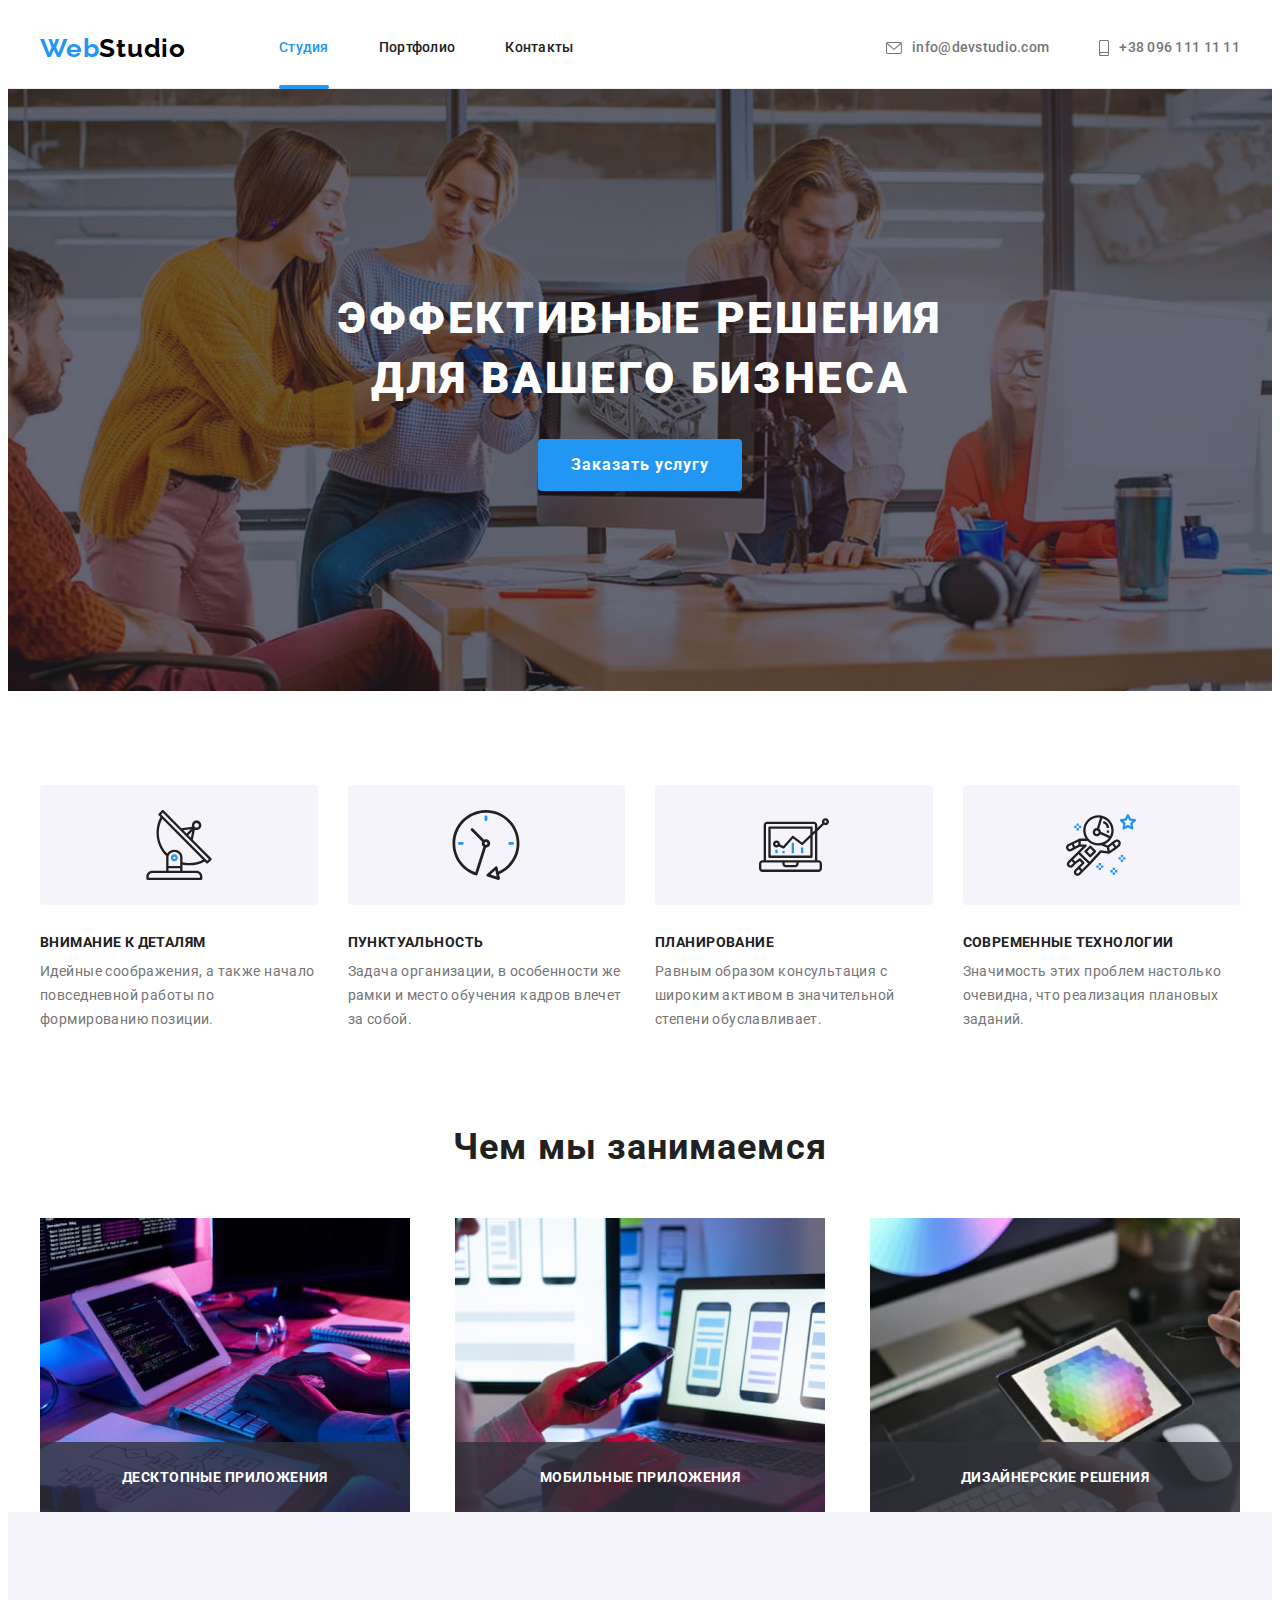
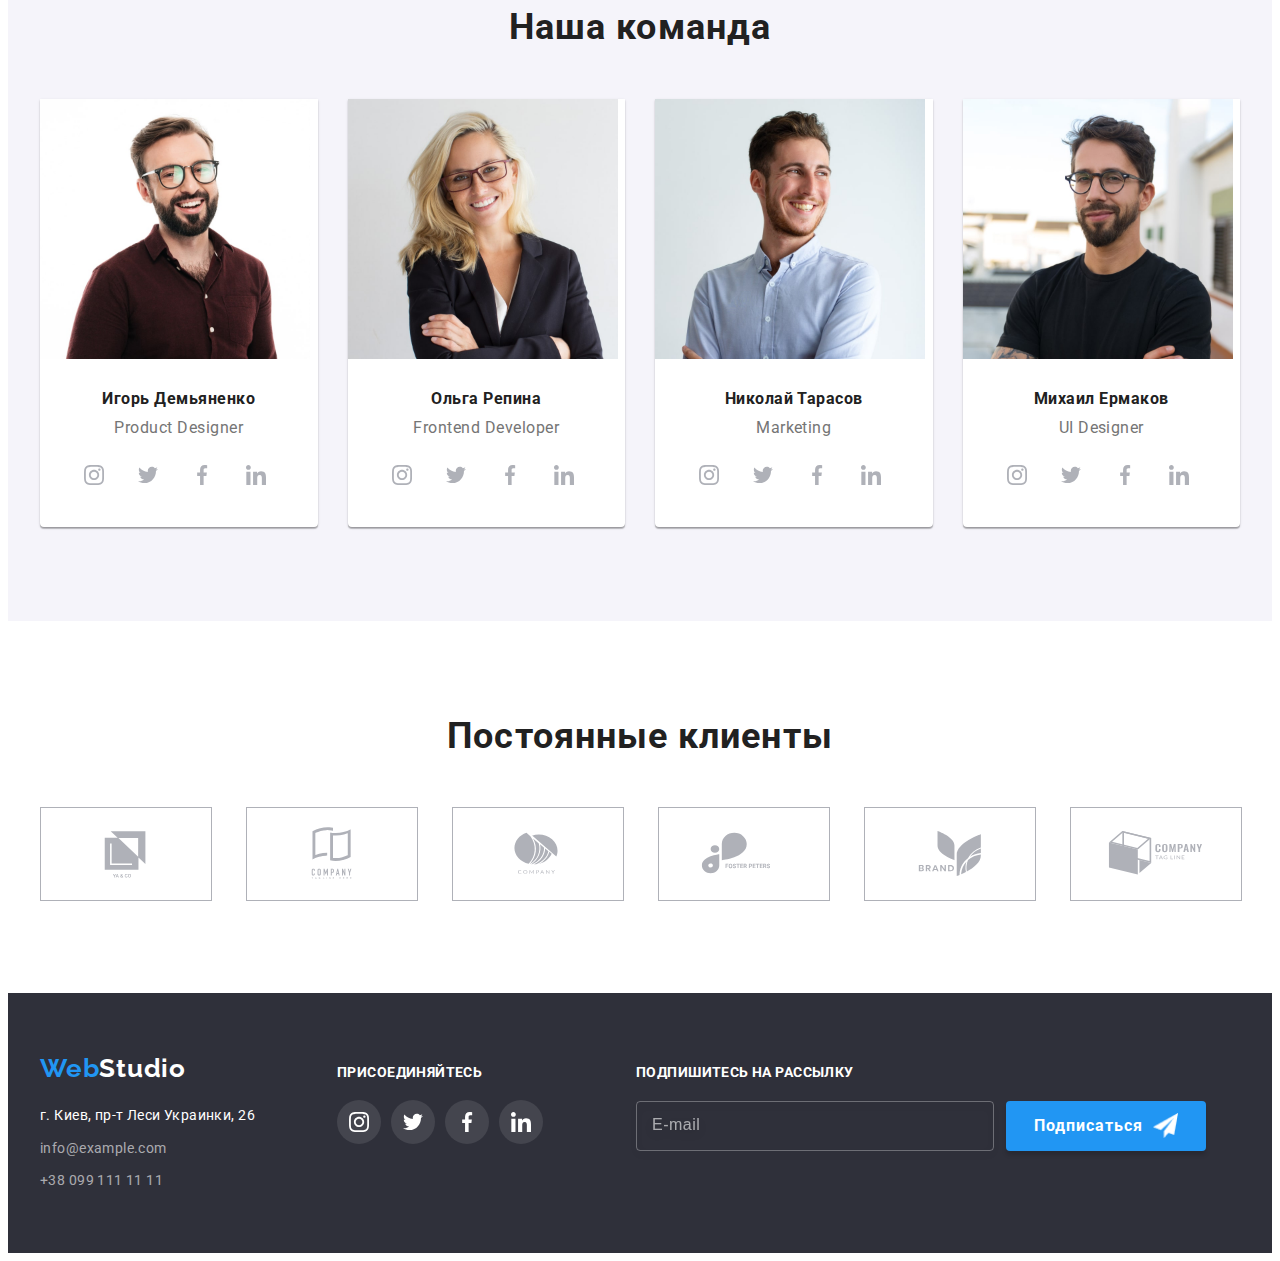
==== index.html @ 3e34d8a7 "add 7" ====
<!DOCTYPE html>
<html lang="ru">
<head>
    <meta charset="UTF-8">
    <meta http-equiv="X-UA-Compatible" content="IE=edge">
    <meta name="viewport" content="width=device-width, initial-scale=1.0">
    <title>Студия</title>
    <link rel="preconnect" href="https://fonts.googleapis.com">
    <link rel="preconnect" href="https://fonts.gstatic.com" crossorigin>
    <link href="https://fonts.googleapis.com/css2?family=Raleway:wght@700&family=Roboto:wght@400;500;700;900&display=swap"
      rel="stylesheet">
    <link rel="stylesheet" href="https://cdnjs.cloudflare.com/ajax/libs/modern-normalize/1.1.0/modern-normalize.min.css"
      integrity="sha512-wpPYUAdjBVSE4KJnH1VR1HeZfpl1ub8YT/NKx4PuQ5NmX2tKuGu6U/JRp5y+Y8XG2tV+wKQpNHVUX03MfMFn9Q=="
      crossorigin="anonymous" referrerpolicy="no-referrer" />
    <link rel="stylesheet" href="./css/main.min.css">
</head>
<body>
  <!-- Шапка -->
    <header class="header">
      <div class="container header-position">
      <a href="./" class="logo"><span class="logo logo--accent">Web</span><span class="logo logo--black">Studio</span></a>
       <nav class="nav">
           <ul class="nav-list">
                <li class="nav-list__item">
                  <a class="nav-list__link current" href="./index.html">Студия</a>
                </li>
                <li class="nav-list__item">
                  <a class="nav-list__link" href="./portfolio.html">Портфолио</a>
                </li>
                <li class="nav-list__item">
                  <a class="nav-list__link" href="">Контакты</a>
                </li>
           </ul >
       </nav>
      <ul class="header-contact header-contact--left">
        <li class="header-contact__item">
          <a class="header-contact__link"  href="mailto:info@devstudio.com">
            <svg class="header-contact__icon" width="16" height="12">
            <use href="./images/icons.svg#icon-envelope"></use>
          </svg>info@devstudio.com</a>
        </li>
        <li class="header-contact__item">
          <a class="header-contact__link" href="tel:+380961111111">
            <svg class="header-contact__icon" width="10" height="16">
            <use href="./images/icons.svg#icon-smartphone"></use>
          </svg>+38 096 111 11 11</a>
        </li>
      </ul>
      </div>
   </header> 

     <!-- Основной текст -->

   <main>

     <section class="hero hero--position">
       <div class="container">
       <h1 class="hero__title">Эффективные решения для вашего бизнеса</h1>
      <button class="btn" type="button" data-modal-open>Заказать услугу</button>
      </div>
     </section>
     
      <section class="section">
        <div class="container">
       <ul class="reason-list">
         <li class="reason-list__item">
           <div class="reason-list__wrap">
           <svg class="reason-list__logo">
            <use href="./images/icons.svg#icon-antenna"></use>
           </svg>
          </div>
           <h3 class="reason-list__title">Внимание к деталям</h3>
           <p class="reason-list__value">Идейные соображения, а также начало повседневной работы по формированию позиции.</p>
         </li>
        <li class="reason-list__item">
          <div class="reason-list__wrap">
            <svg class="reason-list__logo">
              <use href="./images/icons.svg#icon-clock"></use>
            </svg>
          </div>
          <h3 class="reason-list__title">Пунктуальность</h3>
          <p class="reason-list__value">Задача организации, в особенности же рамки и место обучения кадров влечет за собой.</p>
        </li>
        <li class="reason-list__item">
          <div class="reason-list__wrap">
            <svg class="reason-list__logo">
              <use href="./images/icons.svg#icon-diagram"></use>
            </svg>
          </div>
          <h3 class="reason-list__title">Планирование</h3>
          <p class="reason-list__value">Равным образом консультация с широким активом в значительной степени обуславливает.</p>
        </li>
        <li class="reason-list__item">
          <div class="reason-list__wrap">
            <svg class="reason-list__logo">
              <use href="./images/icons.svg#icon-astronaut"></use>
            </svg>
          </div>
          <h3 class="reason-list__title">Современные технологии</h3>
          <p class="reason-list__value">Значимость этих проблем настолько очевидна, что реализация плановых заданий.</p>
        </li>
       </ul>
      </div>
     </section>

     <section class="project">
      <div class="container">
       <h2 class="project__title">Чем мы занимаемся</h2>
       <ul class="project-list">
         <li class="project-list__item"><img class="no-gap" src="./images/box/box1.jpg" alt="человек печатает на клавиатуре код" width="370" height="294">
          <div class="project-list__card">
          <h3 class="project-list__text">Десктопные приложения</h3>
          </div>
        </li>
         <li class="project-list__item"><img class="no-gap" src="./images/box/box2.jpg" alt="разработка дизайна для мобильного приложения" width="370" height="294">
          <div class="project-list__card">
          <h3 class="project-list__text">Мобильные приложения</h3>
        </div>
      </li>
         <li class="project-list__item"><img class="no-gap" src="./images/box/box3.jpg" alt="на планшете указан цветовой градиент" width="370" height="294">
        <div class="project-list__card">
          <h3 class="project-list__text">Дизайнерские решения</h3>
        </div>
        </li>
       </ul>
      </div>
     </section>

     <!-- комрады -->

     <section class="team">
       <div class="container">
       <h2 class="team__title">Наша команда</h2>
       <ul class="team-list team-list--position">
         <li class="team-list__item"> <img class="no-gap" src="./images/comrad/pers1.jpg" alt="продакт менеджер" width="270" height="260">
          <div class="member-list">
          <h3 class="member-list__title">Игорь Демьяненко</h3>
          <p class="member-list__position" lang="en">Product Designer</p>
          <ul class="social-list">
            <li class="social-list__item">
              <a href="" class="social-list__link">
                <svg class="social-list__icon" width="20" height="20" >
                  <use href="./images/icons.svg#icon-instagram"></use>
                 </svg>
              </a>
            </li>
            <li class="social-list__item">
              <a href="" class="social-list__link">
                <svg class="social-list__icon" width="20" height="20">
                  <use href="./images/icons.svg#icon-twitter"></use>
                </svg>
              </a>
            </li>
            <li class="social-list__item">
              <a href="" class="social-list__link">
                <svg class="social-list__icon" width="20" height="20">
                  <use href="./images/icons.svg#icon-facebook"></use>
                </svg>
              </a>
            </li>
            <li class="social-list__item">
              <a href="" class="social-list__link">
                <svg class="social-list__icon" width="20" height="20">
                  <use href="./images/icons.svg#icon-linkedin"></use>
                </svg>
              </a>
            </li>
          </ul>
          </div>
         </li>
        <li class="team-list__item"> <img class="no-gap" src="./images/comrad/pers2.jpg" alt="фронтэнд разработчик" width="270" height="260">
          <div class="member-list">
          <h3 class="member-list__title">Ольга Репина</h3>
          <p class="member-list__position" lang="en">Frontend Developer</p>
          <ul class="social-list">
            <li class="social-list__item">
              <a href="" class="social-list__link">
                <svg class="social-list__icon" width="20" height="20">
                  <use href="./images/icons.svg#icon-instagram"></use>
                </svg>
              </a>
            </li>
            <li class="social-list__item">
              <a href="" class="social-list__link">
                <svg class="social-list__icon" width="20" height="20">
                  <use href="./images/icons.svg#icon-twitter"></use>
                </svg>
              </a>
            </li>
            <li class="social-list__item">
              <a href="" class="social-list__link">
                <svg class="social-list__icon" width="20" height="20">
                  <use href="./images/icons.svg#icon-facebook"></use>
                </svg>
              </a>
            </li>
            <li class="social-list__item">
              <a href="" class="social-list__link">
                <svg class="social-list__icon" width="20" height="20">
                  <use href="./images/icons.svg#icon-linkedin"></use>
                </svg>
              </a>
            </li>
          </ul>
            </div>
        </li>
        <li class="team-list__item"> <img class="no-gap" src="./images/comrad/pers3.jpg" alt="маркетолог" width="270" height="260">
          <div class="member-list">
          <h3 class="member-list__title">Николай Тарасов</h3>
          <p class="member-list__position" lang="en">Marketing</p>
          <ul class="social-list list">
            <li class="social-list__item">
              <a href="" class="social-list__link">
                <svg class="social-list__icon" width="20" height="20">
                  <use href="./images/icons.svg#icon-instagram"></use>
                </svg>
              </a>
            </li>
            <li class="social-list__item">
              <a href="" class="social-list__link">
                <svg class="social-list__icon" width="20" height="20">
                  <use href="./images/icons.svg#icon-twitter"></use>
                </svg>
              </a>
            </li>
            <li class="social-list__item">
              <a href="" class="social-list__link">
                <svg class="social-list__icon" width="20" height="20">
                  <use href="./images/icons.svg#icon-facebook"></use>
                </svg>
              </a>
            </li>
            <li class="social-list__item">
              <a href="" class="social-list__link">
                <svg class="social-list__icon" width="20" height="20">
                  <use href="./images/icons.svg#icon-linkedin"></use>
                </svg>
              </a>
            </li>
          </ul>
            </div>
        </li>
        <li class="team-list__item"> <img class="no-gap" src="./images/comrad/pers4.jpg" alt="веб дизайнер" width="270" height="260">
          <div class="member-list">
          <h3 class="member-list__title">Михаил Ермаков</h3>
          <p class="member-list__position" lang="en">UI Designer</p>
          <ul class="social-list">
            <li class="social-list__item">
              <a href="" class="social-list__link">
                <svg class="social-list__icon" width="20" height="20">
                  <use href="./images/icons.svg#icon-instagram"></use>
                </svg>
              </a>
            </li>
            <li class="social-list__item">
              <a href="" class="social-list__link">
                <svg class="social-list__icon" width="20" height="20">
                  <use href="./images/icons.svg#icon-twitter"></use>
                </svg>
              </a>
            </li>
            <li class="social-list__item">
              <a href="" class="social-list__link">
                <svg class="social-list__icon" width="20" height="20">
                  <use href="./images/icons.svg#icon-facebook"></use>
                </svg>
              </a>
            </li>
            <li class="social-list__item">
              <a href="" class="social-list__link">
                <svg class="social-list__icon" width="20" height="20">
                  <use href="./images/icons.svg#icon-linkedin"></use>
                </svg>
              </a>
            </li>
          </ul>
            </div>
        </li>
      </ul>
      </div>
     </section>

     <section class="section-clients">
       <div class="container">
         <h2 class="team__title">Постоянные клиенты</h2>
         <ul class="clients-list">
           <li class="clients-list__item">
             <a href="" class="clients-list__link">
              <svg class="clients-list__icon" width="106" height="60">
                <use href="./images/icons.svg#icon-logo"></use>
              </svg>
             </a>
           </li>
          <li class="clients-list__item">
            <a href="" class="clients-list__link">
              <svg class="clients-list__icon" width="106" height="60">
                <use href="./images/icons.svg#icon-logo-1"></use>
              </svg>
            </a>
          </li>
          <li class="clients-list__item">
            <a href="" class="clients-list__link">
              <svg class="clients-list__icon" width="106" height="60">
                <use href="./images/icons.svg#icon-logo-2"></use>
              </svg>
            </a>
          </li>
          <li class="clients-list__item">
            <a href="" class="clients-list__link">
              <svg class="clients-list__icon" width="106" height="60">
                <use href="./images/icons.svg#icon-logo-3"></use>
              </svg>
            </a>
          </li>
          <li class="clients-list__item">
            <a href="" class="clients-list__link">
              <svg class="clients-list__icon" width="106" height="60">
                <use href="./images/icons.svg#icon-logo-4"></use>
              </svg>
            </a>
          </li>
          <li class="clients-list__item">
            <a href="" class="clients-list__link">
              <svg class="clients-list__icon" width="106" height="60">
                <use href="./images/icons.svg#icon-logo-5"></use>
              </svg>
            </a>
          </li>
          </ul>

       </div>

     </section>

    

     <footer class="footer">
       <div class="container">
         <div class="footer-content">
           <div class="footer-content__contact">
      <a href="./" class="logo"><span class="logo logo--accent">Web</span><span class="logo logo--white">Studio</span></a>
      <address class="footer-address">
        <ul class="footer-address__list">
          <li class="footer-address__item"> <a class="footer-address__link" href="https://goo.gl/maps/cuJfHsVGohi9QnA79">г. Киев, пр-т Леси Украинки, 26</a></li>
          <li class="footer-address__item"> <a class="footer-address__link footer-address__link--grey" href="mailto:info@example.com">info@example.com</a> </li>
          <li class="footer-address__item"> <a class="footer-address__link footer-address__link--grey" href="tel:+380991111111">+38 099 111 11 11</a></li>
        </ul>
       </address>
      </div>
      <div class="footer-content__form">
      <h3 class="footer-content__title">присоединяйтесь</h3>
      <ul class="social-list">
        <li class="footer-content__social">
          <a href="" class="footer-content__link">
            <svg class="footer-content__icon" width="20" height="20">
              <use href="./images/icons.svg#icon-instagram"></use>
            </svg>
          </a>
        </li>
        <li class="footer-content__social">
          <a href="" class="footer-content__link">
            <svg class="footer-content__icon" width="20" height="20">
              <use href="./images/icons.svg#icon-twitter"></use>
            </svg>
          </a>
        </li>
        <li class="footer-content__social">
          <a href="" class="footer-content__link">
            <svg class="footer-content__icon" width="20" height="20">
              <use href="./images/icons.svg#icon-facebook"></use>
            </svg>
          </a>
        </li>
        <li class="footer-content__social">
          <a href="" class="footer-content__link">
            <svg class="footer-content__icon" width="20" height="20">
              <use href="./images/icons.svg#icon-linkedin"></use>
            </svg>
          </a>
        </li>
      </ul>
</div>
      <form action="#" class="form">
        <b class="form__make-do">Подпишитесь на рассылку</b>
        <div class="form__field">
          <input class="form__input" type="email" name="email" placeholder="E-mail">
          <button class="btn button-form" type="submit">Подписаться</button>
        </div>
      </form>
      </div>
      </div>
     </footer>



     <div class="backdrop is-hidden" data-modal>
       <div class="modal">
         <button class="btn-close" type="button" data-modal-close >
          <svg class="close-icon" width="11" height="11">
            <use href="./images/icons.svg#icon-close-modal"></use>
          </svg>
        </button>
        <form action="#" class="modal-form">
          <b class="modal-title">Оставьте свои данные, мы вам перезвоним</b>
          <div class="modal-form-field">
            <label for="input-name" class="modal-form-label">Имя</label>
            <span class="input-wrap">
              <input type="text" name="username" id="input-name" class="modal-form-input">
              <svg class="modal-form-icon" width="15" height="15">
                <use href="./images/icons.svg#icon-user"></use>
              </svg>
            </span>
            </div>
          <div class="modal-form-field">
            <label for="input-tel" class="modal-form-label">Телефон</label>
            <span class="input-wrap">
              <input type="tel" name="tel" id="input-tel" class="modal-form-input">
            <svg class="modal-form-icon" width="15" height="15">
              <use href="./images/icons.svg#icon-tel"></use>
            </svg>
          </span>
        </div>
          <div class="modal-form-field">
            <label for="input-post" class="modal-form-label">Почта</label>
            <span class="input-wrap">
              <input type="email" name="post" id="input-post" class="modal-form-input">
              <svg class="modal-form-icon" width="15" height="15">
                <use href="./images/icons.svg#icon-post"></use>
              </svg>
            </span>
            </div>
          <div class="modal-form-field">
            <label for="input-comment" class="modal-form-label">Комментарий</label>
            <textarea name="comment" id="input-comment" placeholder="Введите текст" class="modal-text"></textarea>
          </div>
          <div class="modal-form-field">
            <input type="checkbox" id="check" class="checkbox" name="policy">
            <label class="modal-policy check-label" for="check">
            <span class="icon-check">
              <svg>
                <use href="./images/icons.svg#icon-vector"></use>
              </svg>
            </span>
              <span>Соглашаюсь с рассылкой и принимаю <a href="" class="input-policy"> Условия договора</a></span></label>
          </div>
          <button class="btn modal-button" type="submit">Отправить</button>
        </form>
         
       </div>
     </div>

 </main>
<script src="./js/modal.js"></script>
</body>
</html>
---- css/main.min.css ----
:root{--main-title-color: #ffffff;--secondary-title-color: #212121;--main-text-color: #757575;--accent-color: #2196f3;--transition: 250ms cubic-bezier(0.4, 0, 0.2, 1)}.nav-list,.portfolio-nav-list,.header-contact,.reason-list,.project-list,.team-list,.social-list,.clients-list,.footer-address__list,.portfolio-work-list{list-style:none;margin:0;padding:0}.logo,.nav-list__link,.header-contact__link,.social-list__link,.clients-list__link,.footer-address__link,.footer-content__link{text-decoration:none}.checkbox{position:absolute;width:1px;height:1px;margin:-1px;padding:0;overflow:hidden;border:0;clip:rect(0 0 0 0)}body{font-family:"Roboto", sans-serif;color:#212121}p,h1,h2,h3,h4{margin-top:0;margin-bottom:0}button{cursor:pointer;border:1px solid transparent}.container{width:1200px;padding:0 15px;margin:0 auto}.header{border-bottom:1px solid #ececec}.header-position{display:-webkit-box;display:-ms-flexbox;display:flex;-webkit-box-align:center;-ms-flex-align:center;align-items:center}.logo{font-family:"Raleway";font-weight:700;font-size:26px;line-height:1.19;letter-spacing:0.03em}.logo--black{color:#000000}.logo--white{color:#ffffff}.logo--accent{color:#2196f3}.header-position>.logo{margin-right:93px}.nav{display:-webkit-box;display:-ms-flexbox;display:flex}.nav-list{display:-webkit-box;display:-ms-flexbox;display:flex}.nav-list__item:not(:last-child){margin-right:50px}.nav-list__link{display:block;position:relative;padding-top:32px;padding-bottom:32px;font-weight:500;font-size:14px;line-height:1.14;letter-spacing:0.02em;color:var(--secondary-title-color);-webkit-transition:color var(--transition);transition:color var(--transition)}.nav-list__link.current::after{content:"";display:block;position:absolute;left:0;bottom:-1px;width:100%;height:4px;border-radius:2px;background-color:#2196f3}.nav-list__link.current{color:#2196f3}.nav-list__link:hover,.nav-list__link:focus{color:var(--accent-color)}.portfolio-nav-list{display:-webkit-box;display:-ms-flexbox;display:flex;-webkit-box-pack:center;-ms-flex-pack:center;justify-content:center;margin-bottom:50px}.portfolio-nav-item:not(:last-child){margin-right:8px}.header-contact{display:-webkit-box;display:-ms-flexbox;display:flex}.header-contact--left{margin-left:auto}.header-contact__item{display:block}.header-contact__item:first-child{margin-right:50px}.header-contact__link{font-weight:500;font-size:14px;line-height:1.14;letter-spacing:0.02em;color:var(--main-text-color);display:-webkit-box;display:-ms-flexbox;display:flex;-webkit-box-align:center;-ms-flex-align:center;align-items:center;-webkit-box-pack:center;-ms-flex-pack:center;justify-content:center;-webkit-transition:color var(--transition);transition:color var(--transition)}.header-contact__link:hover,.header-contact__link:focus{color:var(--accent-color)}.header-contact__icon{margin-right:10px;fill:#757575;-webkit-transition:fill var(--transition);transition:fill var(--transition)}.header-contact__link:hover .header-contact__icon,.header-contact__link:focus .header-contact__icon{fill:currentColor}.hero{text-align:center;background-color:#2f303a;background-image:-webkit-gradient(linear, left top, left bottom, from(rgba(47,48,58,0.4)), to(rgba(47,48,58,0.4))),url(../images/background.jpg);background-image:linear-gradient(rgba(47,48,58,0.4), rgba(47,48,58,0.4)),url(../images/background.jpg);background-repeat:no-repeat;background-position:center;background-size:cover;padding-top:200px;padding-bottom:200px}.hero--position{max-width:1600px;margin:0 auto}.hero__title{margin-top:0;margin-bottom:30px;font-weight:900;font-size:44px;line-height:1.36;letter-spacing:0.06em;text-transform:uppercase;color:var(--main-title-color);width:696px;display:block;margin-left:auto;margin-right:auto}.btn{font-family:"Roboto";font-weight:700;font-size:16px;line-height:1.87;-webkit-box-align:center;-ms-flex-align:center;align-items:center;letter-spacing:0.06em;color:#ffffff;background-color:#2196f3;padding:10px 32px;border-radius:4px}.section{padding-top:94px;padding-bottom:94px}.reason-list{display:-webkit-box;display:-ms-flexbox;display:flex;margin-right:-30px}.reason-list__item{margin-right:30px;-ms-flex-preferred-size:calc((100% - 120px) / 4);flex-basis:calc((100% - 120px) / 4)}.reason-list__item:last-child{margin-right:0}.reason-list__wrap{display:-webkit-box;display:-ms-flexbox;display:flex;-webkit-box-pack:center;-ms-flex-pack:center;justify-content:center;-webkit-box-align:center;-ms-flex-align:center;align-items:center;height:120px;background-color:#f5f4fa;border-radius:4px;border:none;margin-bottom:30px}.reason-list__logo{width:70px;height:70px}.reason-list__title{font-weight:bold;font-size:14px;line-height:1.14;letter-spacing:0.03em;text-transform:uppercase;color:var(--secondary-title-color);margin-bottom:10px}.reason-list__value{font-size:14px;line-height:1.71;letter-spacing:0.03em;color:var(--main-text-color)}.project{padding-bottom:-94px}.project-list{display:-webkit-box;display:-ms-flexbox;display:flex;-webkit-box-pack:justify;-ms-flex-pack:justify;justify-content:space-between}.no-gap{display:block}.project-list__item{position:relative}.project-list__card{display:-webkit-box;display:-ms-flexbox;display:flex;position:absolute;left:0;bottom:0;width:100%;height:70px;-webkit-box-pack:center;-ms-flex-pack:center;justify-content:center;-webkit-box-align:center;-ms-flex-align:center;align-items:center;background-color:rgba(47,48,58,0.8)}.project-list__text{font-size:14px;line-height:calc(16 / 14);text-align:center;letter-spacing:0.03em;text-transform:uppercase;color:#ffffff}.team{padding-top:94px;padding-bottom:94px;background-color:#f5f4fa;max-width:1600px}.project__title,.team__title{font-size:36px;line-height:1.17;text-align:center;letter-spacing:0.03em;color:var(--secondary-title-color);margin-bottom:50px}.team-list{display:-webkit-box;display:-ms-flexbox;display:flex}.team-list--position{margin-right:-30px}.team-list__item{margin-right:30px;-ms-flex-preferred-size:calc((100% - 120px) / 4);flex-basis:calc((100% - 120px) / 4);background:#ffffff;-webkit-box-shadow:0px 1px 3px rgba(0,0,0,0.12),0px 1px 1px rgba(0,0,0,0.14),0px 2px 1px rgba(0,0,0,0.2);box-shadow:0px 1px 3px rgba(0,0,0,0.12),0px 1px 1px rgba(0,0,0,0.14),0px 2px 1px rgba(0,0,0,0.2);border-radius:0px 0px 4px 4px}.team-list__item:last-child{margin-right:0}.member-list{padding:30px 32px;text-align:center}.member-list__title{font-size:16px;line-height:1.19;text-align:center;letter-spacing:0.03em;color:var(--secondary-title-color);margin-bottom:10px}.member-list__position{font-size:16px;line-height:1.19;letter-spacing:0.03em;color:var(--main-text-color);margin-bottom:16px}.social-list{display:-webkit-box;display:-ms-flexbox;display:flex}.social-list__item:not(:last-child){margin-right:10px}.social-list__link{width:44px;height:44px;display:-webkit-box;display:-ms-flexbox;display:flex;-webkit-box-align:center;-ms-flex-align:center;align-items:center;-webkit-box-pack:center;-ms-flex-pack:center;justify-content:center;border-radius:50%;background-color:#ffffff;-webkit-transition:background-color var(--transition);transition:background-color var(--transition)}.social-list__link:hover,.social-list__link:focus{background-color:var(--accent-color)}.social-list__icon{fill:#afb1b8;-webkit-transition:fill var(--transition);transition:fill var(--transition)}.social-list__link:hover .social-list__icon,.social-list__link:focus .social-list__icon{fill:#ffffff}.section-clients{padding-top:94px;padding-bottom:94px}.clients-list{display:-webkit-box;display:-ms-flexbox;display:flex;-webkit-box-pack:justify;-ms-flex-pack:justify;justify-content:space-between}.clients-list__item{width:170px;height:92px}.clients-list__link{width:100%;height:100%;display:-webkit-box;display:-ms-flexbox;display:flex;-webkit-box-align:center;-ms-flex-align:center;align-items:center;-webkit-box-pack:center;-ms-flex-pack:center;justify-content:center;border:1px solid #afb1b8;-webkit-transition:border-color var(--transition);transition:border-color var(--transition)}.clients-list__link:hover,.clients-list__link:focus{border-color:var(--accent-color)}.clients-list__icon{fill:#afb1b8;-webkit-transition:fill var(--transition);transition:fill var(--transition)}.clients-list__link:hover .clients-list__icon,.clients-list__link:focus .clients-list__icon{fill:var(--accent-color)}.footer{background-color:#2f303a;padding-top:60px;padding-bottom:60px}.footer-content{display:-webkit-box;display:-ms-flexbox;display:flex;-webkit-box-align:baseline;-ms-flex-align:baseline;align-items:baseline}.footer-content__contact{margin-right:82px}.footer-address__list{margin-top:20px}.footer-address__item{margin-bottom:9px}.footer-address__item:last-child{margin-bottom:0}.footer-address__link{font-style:normal;font-size:14px;line-height:1.71;letter-spacing:0.03em;color:#ffffff;-webkit-transition:color var(--transition);transition:color var(--transition)}.footer-address__link:hover,.footer-address__link:focus{color:var(--accent-color)}.footer-address__link--grey{color:rgba(255,255,255,0.6)}.footer-content__form{margin-right:93px}.footer-content__title{font-size:14px;line-height:calc(16 / 14);letter-spacing:0.03em;text-transform:uppercase;color:#ffffff;margin-bottom:20px}.footer-content__link{width:44px;height:44px;display:-webkit-box;display:-ms-flexbox;display:flex;-webkit-box-align:center;-ms-flex-align:center;align-items:center;-webkit-box-pack:center;-ms-flex-pack:center;justify-content:center;border-radius:50%;background-color:rgba(255,255,255,0.1);-webkit-transition:background-color var(--transition);transition:background-color var(--transition)}.footer-content__social:hover .footer-content__link,.footer-content__social:focus .footer-content__link{background-color:var(--accent-color)}.footer-content__link:hover,.footer-content__link:focus{background-color:var(--accent-color)}.footer-content__icon{fill:#ffffff}.footer-content__social.footer-content__link{background-color:rgba(255,255,255,0.1);-webkit-transition:background-color var(--transition);transition:background-color var(--transition)}.footer-content__social:not(:last-child){margin-right:10px}.form__make-do{font-weight:bold;font-size:14px;line-height:calc(16 / 14);letter-spacing:0.03em;text-transform:uppercase;color:#ffffff}.form__field{display:-webkit-box;display:-ms-flexbox;display:flex;margin-top:20px;-webkit-box-pack:center;-ms-flex-pack:center;justify-content:center;-webkit-box-align:center;-ms-flex-align:center;align-items:center}.form__input{display:-webkit-box;display:-ms-flexbox;display:flex;height:50px;width:358px;padding:15px;margin-right:12px;background-color:transparent;color:rgba(255,255,255,0.6);border:1px solid rgba(255,255,255,0.3);-webkit-box-sizing:border-box;box-sizing:border-box;-webkit-filter:drop-shadow(0px 4px 4px rgba(0,0,0,0.15));filter:drop-shadow(0px 4px 4px rgba(0,0,0,0.15));border-radius:4px;outline:none}.form__input::-webkit-input-placeholder{font-size:16px;line-height:calc(20 / 16);-webkit-box-align:center;align-items:center;letter-spacing:0.03em;color:rgba(255,255,255,0.6)}.form__input:-ms-input-placeholder{font-size:16px;line-height:calc(20 / 16);-ms-flex-align:center;align-items:center;letter-spacing:0.03em;color:rgba(255,255,255,0.6)}.form__input::-ms-input-placeholder{font-size:16px;line-height:calc(20 / 16);-ms-flex-align:center;align-items:center;letter-spacing:0.03em;color:rgba(255,255,255,0.6)}.form__input::placeholder{font-size:16px;line-height:calc(20 / 16);-webkit-box-align:center;-ms-flex-align:center;align-items:center;letter-spacing:0.03em;color:rgba(255,255,255,0.6)}.button-form{-webkit-box-shadow:0px 4px 4px rgba(0,0,0,0.15);box-shadow:0px 4px 4px rgba(0,0,0,0.15);display:-webkit-box;display:-ms-flexbox;display:flex;padding:10px 28px;border:none}.button-form::after{content:"";width:25px;height:25px;margin-left:10px;background-image:url(../images/icon-send.png);background-size:contain}.section-portfolio{padding-top:94px;padding-bottom:94px}.portfolio-work-list{display:-webkit-box;display:-ms-flexbox;display:flex;-ms-flex-wrap:wrap;flex-wrap:wrap;margin-top:-30px;margin-left:-30px}.summary{padding:20px 24px;border-left:1px solid #eeeeee;border-bottom:1px solid #eeeeee;border-right:1px solid #eeeeee}.portfolio-work-item{margin-top:30px;margin-left:30px;-ms-flex-preferred-size:calc((100% - 90px) / 3);flex-basis:calc((100% - 90px) / 3);-webkit-transition:-webkit-box-shadow var(--transition);transition:-webkit-box-shadow var(--transition);transition:box-shadow var(--transition);transition:box-shadow var(--transition), -webkit-box-shadow var(--transition)}.portfolio-work-item:hover,.portfolio-work-item:focus{-webkit-box-shadow:0px 1px 1px rgba(0,0,0,0.12),0px 4px 4px rgba(0,0,0,0.06),1px 4px 6px rgba(0,0,0,0.16);box-shadow:0px 1px 1px rgba(0,0,0,0.12),0px 4px 4px rgba(0,0,0,0.06),1px 4px 6px rgba(0,0,0,0.16)}.portfolio-work-card{position:relative;overflow:hidden}.portfolio-overlay{display:block;content:"";position:absolute;top:0;left:0;width:100%;height:100%;padding:63px 24px;-webkit-transform:translateY(100%);transform:translateY(100%);font-size:18px;line-height:calc(28 / 18);letter-spacing:0.03em;color:#ffffff;background-color:rgba(33,150,243,0.9);-webkit-transition:-webkit-transform var(--transition);transition:-webkit-transform var(--transition);transition:transform var(--transition);transition:transform var(--transition), -webkit-transform var(--transition)}.portfolio-work-item:hover .portfolio-overlay{-webkit-transform:translateY(0);transform:translateY(0)}.portfolio-work-name{font-size:18px;line-height:2;letter-spacing:0.06em;color:var(--secondary-title-color);padding-bottom:4px}.portfolio-work-unit{font-size:16px;line-height:1.87;letter-spacing:0.03em;color:var(--main-text-color)}.btn-porfolio{font-family:"Roboto";font-weight:500;font-size:16px;line-height:1.62;text-align:center;letter-spacing:0.03em;color:#212121;background-color:#f5f4fa;padding:6px 22px;border-radius:4px;-webkit-transition:color var(--transition),background-color var(--transition),-webkit-box-shadow var(--transition);transition:color var(--transition),background-color var(--transition),-webkit-box-shadow var(--transition);transition:color var(--transition),background-color var(--transition),box-shadow var(--transition);transition:color var(--transition),background-color var(--transition),box-shadow var(--transition),-webkit-box-shadow var(--transition)}.btn-porfolio:hover,.btn-porfolio:focus{color:var(--main-title-color);background-color:var(--accent-color);-webkit-box-shadow:0px 3px 1px rgba(0,0,0,0.1),0px 1px 2px rgba(0,0,0,0.08),0px 2px 2px rgba(0,0,0,0.12);box-shadow:0px 3px 1px rgba(0,0,0,0.1),0px 1px 2px rgba(0,0,0,0.08),0px 2px 2px rgba(0,0,0,0.12)}.backdrop{position:fixed;width:100vw;height:100vh;background-color:rgba(0,0,0,0.2);top:0;-webkit-transition:opacity 250ms, visibility 250ms, -webkit-transform 250ms;transition:opacity 250ms, visibility 250ms, -webkit-transform 250ms;transition:opacity 250ms, transform 250ms, visibility 250ms;transition:opacity 250ms, transform 250ms, visibility 250ms, -webkit-transform 250ms}.backdrop.is-hidden{opacity:0;visibility:hidden;pointer-events:none;-webkit-transform:scale(50%, 50%);transform:scale(50%, 50%)}.modal{position:absolute;width:528px;height:580px;top:50%;left:50%;-webkit-transform:translate(-50%, -50%);transform:translate(-50%, -50%);padding:40px;background-color:#ffffff}.modal-button{display:block;margin:0 auto;width:200px;outline:none;-webkit-box-shadow:0px 4px 4px rgba(0,0,0,0.15);box-shadow:0px 4px 4px rgba(0,0,0,0.15)}.modal-title{display:block;margin-bottom:12px;font-size:20px;line-height:calc(23 / 20);text-align:center;letter-spacing:0.03em}.modal-form-input{width:100%;height:40px;border:1px solid rgba(33,33,33,0.2);border-radius:4px;padding-left:42px;-webkit-transition:border-color 250ms cubic-bezier(0.4, 0, 0.2, 1);transition:border-color 250ms cubic-bezier(0.4, 0, 0.2, 1)}.modal-form-input:focus-within{border-color:var(--accent-color);outline:none;fill:var(--accent-color)}.modal-form-label{margin-bottom:4px;display:block;font-size:12px;line-height:calc(14 / 12);letter-spacing:0.01em;color:var(--main-text-color)}.modal-form-field{margin-bottom:10px}.modal-form-field:nth-child(6){margin-bottom:30px}.input-wrap{display:block;position:relative;-webkit-transition:fill 250ms cubic-bezier(0.4, 0, 0.2, 1);transition:fill 250ms cubic-bezier(0.4, 0, 0.2, 1)}.input-wrap:focus-within{border-color:var(--accent-color);outline:none;fill:var(--accent-color)}.modal-form-icon{position:absolute;left:12px;top:50%;-webkit-transform:translateY(-50%);transform:translateY(-50%)}.modal-text{width:100%;height:120px;border:1px solid rgba(33,33,33,0.2);border-radius:4px;padding:12px 16px;resize:none}.modal-text:focus-within{border-color:var(--accent-color);outline:none;fill:var(--accent-color)}.modal-text::-webkit-input-placeholder{font-size:12px;line-height:calc(16 / 14);letter-spacing:0.01em;color:rgba(117,117,117,0.5)}.modal-text:-ms-input-placeholder{font-size:12px;line-height:calc(16 / 14);letter-spacing:0.01em;color:rgba(117,117,117,0.5)}.modal-text::-ms-input-placeholder{font-size:12px;line-height:calc(16 / 14);letter-spacing:0.01em;color:rgba(117,117,117,0.5)}.modal-text::placeholder{font-size:12px;line-height:calc(16 / 14);letter-spacing:0.01em;color:rgba(117,117,117,0.5)}.modal-policy{font-size:14px;line-height:calc(24 / 14);letter-spacing:0.03em;color:#757575}.input-policy{-webkit-text-decoration-line:underline;text-decoration-line:underline;color:#2196f3}.check-label{display:-webkit-box;display:-ms-flexbox;display:flex;-webkit-box-align:center;-ms-flex-align:center;align-items:center}.icon-check{width:16px;height:15px;border:2px solid #000000;border-radius:2px;margin-right:8px;display:-webkit-box;display:-ms-flexbox;display:flex;-webkit-box-pack:center;-ms-flex-pack:center;justify-content:center;-webkit-box-align:center;-ms-flex-align:center;align-items:center}.checkbox:checked+.check-label>.icon-check{background-color:var(--accent-color);border:none}.checkbox:focus-within+.check-label>.icon-check{background-color:var(--accent-color);border:none}.btn-close{background-color:unset;position:absolute;top:8px;right:8px;outline:none;width:30px;height:30px;border-radius:50%;border:1px solid rgba(0,0,0,0.1);-webkit-transition:fill 250ms cubic-bezier(0.4, 0, 0.2, 1);transition:fill 250ms cubic-bezier(0.4, 0, 0.2, 1)}.btn-close:focus-within{fill:var(--accent-color)}
/*# sourceMappingURL=main.min.css.map */
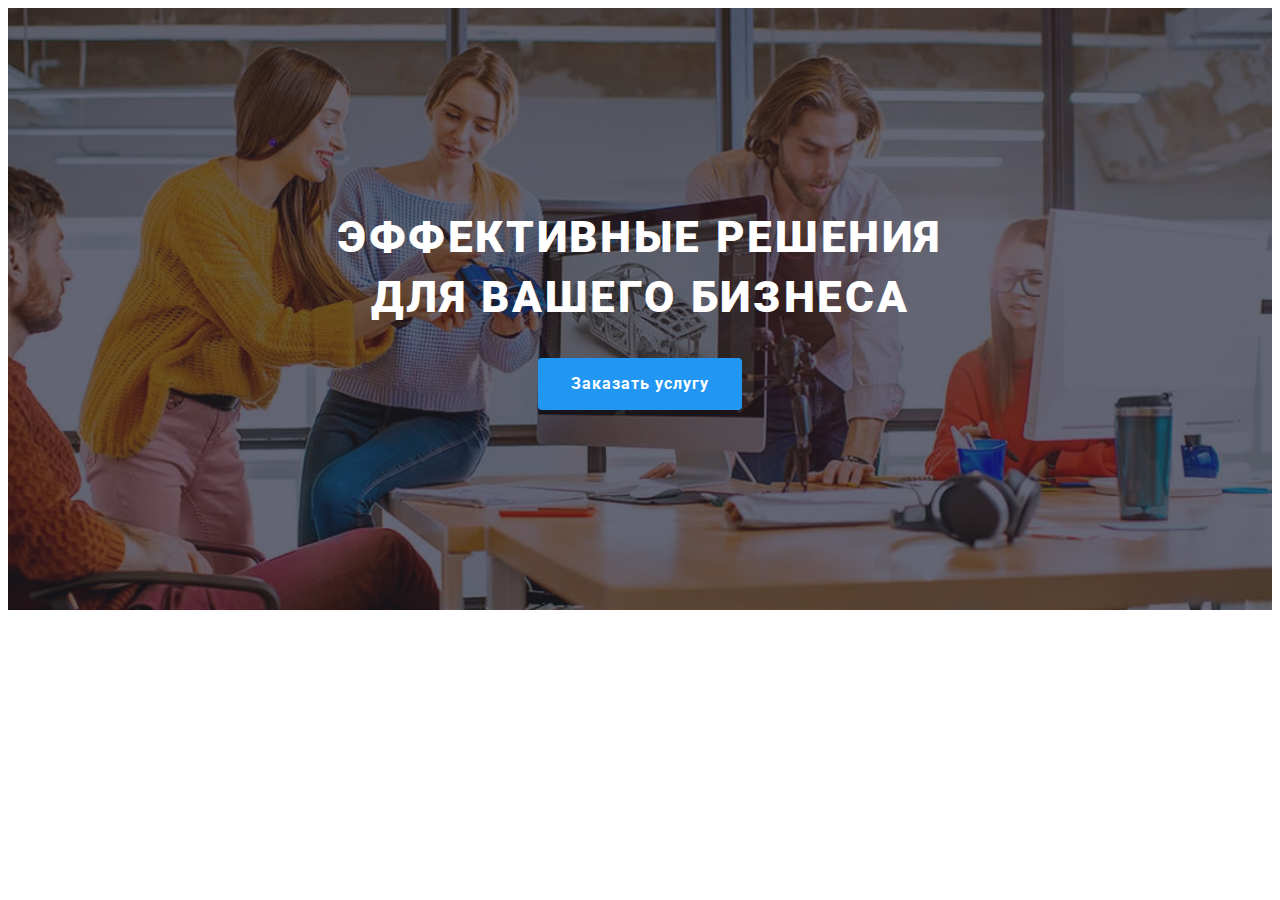
==== commit 8dfdb6df: "hide index" ====
--- a/index.html
+++ b/index.html
@@ -16,10 +16,10 @@
 </head>
 <body>
   <!-- Шапка -->
-    <header class="header">
-      <div class="container header-position">
-      <a href="./" class="logo"><span class="logo logo--accent">Web</span><span class="logo logo--black">Studio</span></a>
-       <nav class="nav">
+    <!-- <header class="header"> -->
+      <!-- <div class="container header-position">
+      <a href="./" class="logo"><span class="logo logo--accent">Web</span><span class="logo logo--black">Studio</span></a> -->
+       <!-- <nav class="nav">
            <ul class="nav-list">
                 <li class="nav-list__item">
                   <a class="nav-list__link current" href="./index.html">Студия</a>
@@ -31,8 +31,8 @@
                   <a class="nav-list__link" href="">Контакты</a>
                 </li>
            </ul >
-       </nav>
-      <ul class="header-contact header-contact--left">
+       </nav> -->
+      <!-- <ul class="header-contact header-contact--left">
         <li class="header-contact__item">
           <a class="header-contact__link"  href="mailto:info@devstudio.com">
             <svg class="header-contact__icon" width="16" height="12">
@@ -45,13 +45,13 @@
             <use href="./images/icons.svg#icon-smartphone"></use>
           </svg>+38 096 111 11 11</a>
         </li>
-      </ul>
-      </div>
-   </header> 
+      </ul> -->
+      <!-- </div>
+   </header>  -->
 
      <!-- Основной текст -->
 
-   <main>
+   <!-- <main> -->
 
      <section class="hero hero--position">
        <div class="container">
@@ -60,7 +60,7 @@
       </div>
      </section>
      
-      <section class="section">
+      <!-- <section class="section">
         <div class="container">
        <ul class="reason-list">
          <li class="reason-list__item">
@@ -101,9 +101,9 @@
         </li>
        </ul>
       </div>
-     </section>
-
-     <section class="project">
+     </section> -->
+
+     <!-- <section class="project">
       <div class="container">
        <h2 class="project__title">Чем мы занимаемся</h2>
        <ul class="project-list">
@@ -124,11 +124,11 @@
         </li>
        </ul>
       </div>
-     </section>
+     </section> -->
 
      <!-- комрады -->
 
-     <section class="team">
+     <!-- <section class="team">
        <div class="container">
        <h2 class="team__title">Наша команда</h2>
        <ul class="team-list team-list--position">
@@ -278,9 +278,9 @@
         </li>
       </ul>
       </div>
-     </section>
-
-     <section class="section-clients">
+     </section> -->
+
+     <!-- <section class="section-clients">
        <div class="container">
          <h2 class="team__title">Постоянные клиенты</h2>
          <ul class="clients-list">
@@ -330,12 +330,12 @@
 
        </div>
 
-     </section>
+     </section> -->
 
     
 
-     <footer class="footer">
-       <div class="container">
+     <!-- <footer class="footer"> -->
+       <!-- <div class="container">
          <div class="footer-content">
            <div class="footer-content__contact">
       <a href="./" class="logo"><span class="logo logo--accent">Web</span><span class="logo logo--white">Studio</span></a>
@@ -379,8 +379,8 @@
           </a>
         </li>
       </ul>
-</div>
-      <form action="#" class="form">
+</div> -->
+      <!-- <form action="#" class="form">
         <b class="form__make-do">Подпишитесь на рассылку</b>
         <div class="form__field">
           <input class="form__input" type="email" name="email" placeholder="E-mail">
@@ -388,12 +388,12 @@
         </div>
       </form>
       </div>
-      </div>
-     </footer>
-
-
-
-     <div class="backdrop is-hidden" data-modal>
+      </div> -->
+     <!-- </footer> -->
+
+
+
+     <!-- <div class="backdrop is-hidden" data-modal>
        <div class="modal">
          <button class="btn-close" type="button" data-modal-close >
           <svg class="close-icon" width="11" height="11">
@@ -447,9 +447,9 @@
         </form>
          
        </div>
-     </div>
-
- </main>
-<script src="./js/modal.js"></script>
+     </div> -->
+
+ <!-- </main> -->
+<!-- <script src="./js/modal.js"></script> -->
 </body>
 </html>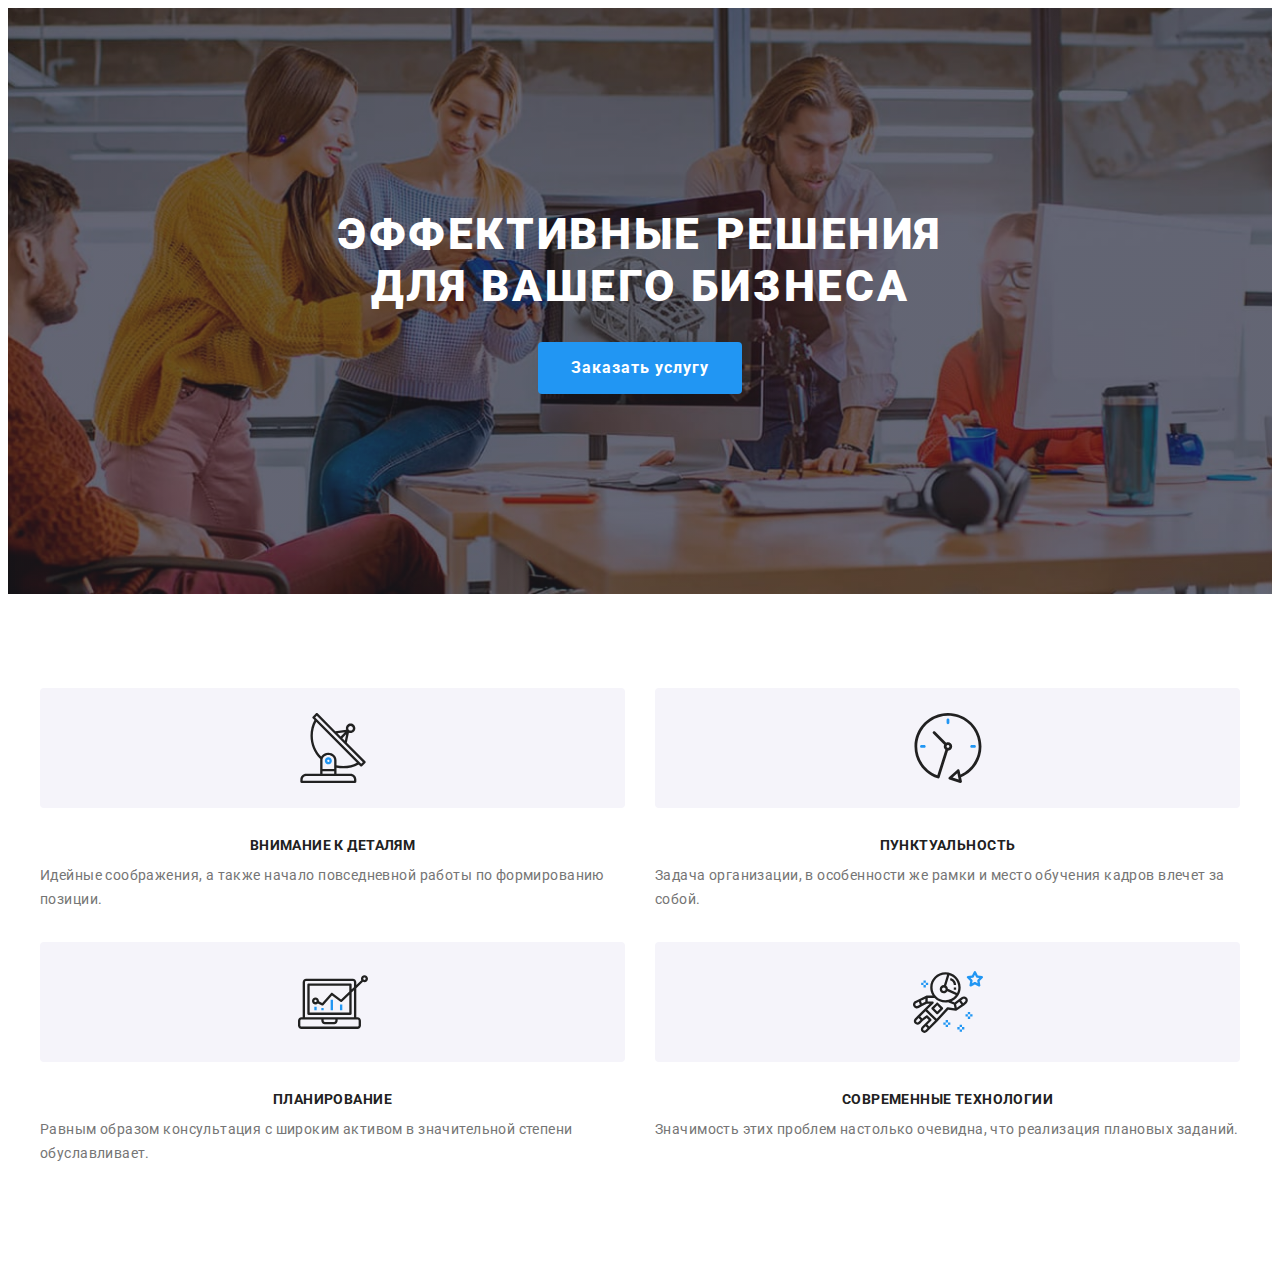
==== commit bce4fceb: "section reason" ====
--- a/index.html
+++ b/index.html
@@ -54,13 +54,13 @@
    <!-- <main> -->
 
      <section class="hero hero--position">
-       <div class="container">
+       <div class="container ">
        <h1 class="hero__title">Эффективные решения для вашего бизнеса</h1>
       <button class="btn" type="button" data-modal-open>Заказать услугу</button>
       </div>
      </section>
      
-      <!-- <section class="section">
+      <section class="section">
         <div class="container">
        <ul class="reason-list">
          <li class="reason-list__item">
@@ -101,7 +101,7 @@
         </li>
        </ul>
       </div>
-     </section> -->
+     </section>
 
      <!-- <section class="project">
       <div class="container">
--- a/css/main.min.css
+++ b/css/main.min.css
@@ -1,2 +1,2 @@
-:root{--main-title-color: #ffffff;--secondary-title-color: #212121;--main-text-color: #757575;--accent-color: #2196f3;--transition: 250ms cubic-bezier(0.4, 0, 0.2, 1)}.nav-list,.portfolio-nav-list,.header-contact,.reason-list,.project-list,.team-list,.social-list,.clients-list,.footer-address__list,.portfolio-work-list{list-style:none;margin:0;padding:0}.logo,.nav-list__link,.header-contact__link,.social-list__link,.clients-list__link,.footer-address__link,.footer-content__link{text-decoration:none}.checkbox{position:absolute;width:1px;height:1px;margin:-1px;padding:0;overflow:hidden;border:0;clip:rect(0 0 0 0)}body{font-family:"Roboto", sans-serif;color:#212121}p,h1,h2,h3,h4{margin-top:0;margin-bottom:0}button{cursor:pointer;border:1px solid transparent}.container{width:1200px;padding:0 15px;margin:0 auto}.header{border-bottom:1px solid #ececec}.header-position{display:-webkit-box;display:-ms-flexbox;display:flex;-webkit-box-align:center;-ms-flex-align:center;align-items:center}.logo{font-family:"Raleway";font-weight:700;font-size:26px;line-height:1.19;letter-spacing:0.03em}.logo--black{color:#000000}.logo--white{color:#ffffff}.logo--accent{color:#2196f3}.header-position>.logo{margin-right:93px}.nav{display:-webkit-box;display:-ms-flexbox;display:flex}.nav-list{display:-webkit-box;display:-ms-flexbox;display:flex}.nav-list__item:not(:last-child){margin-right:50px}.nav-list__link{display:block;position:relative;padding-top:32px;padding-bottom:32px;font-weight:500;font-size:14px;line-height:1.14;letter-spacing:0.02em;color:var(--secondary-title-color);-webkit-transition:color var(--transition);transition:color var(--transition)}.nav-list__link.current::after{content:"";display:block;position:absolute;left:0;bottom:-1px;width:100%;height:4px;border-radius:2px;background-color:#2196f3}.nav-list__link.current{color:#2196f3}.nav-list__link:hover,.nav-list__link:focus{color:var(--accent-color)}.portfolio-nav-list{display:-webkit-box;display:-ms-flexbox;display:flex;-webkit-box-pack:center;-ms-flex-pack:center;justify-content:center;margin-bottom:50px}.portfolio-nav-item:not(:last-child){margin-right:8px}.header-contact{display:-webkit-box;display:-ms-flexbox;display:flex}.header-contact--left{margin-left:auto}.header-contact__item{display:block}.header-contact__item:first-child{margin-right:50px}.header-contact__link{font-weight:500;font-size:14px;line-height:1.14;letter-spacing:0.02em;color:var(--main-text-color);display:-webkit-box;display:-ms-flexbox;display:flex;-webkit-box-align:center;-ms-flex-align:center;align-items:center;-webkit-box-pack:center;-ms-flex-pack:center;justify-content:center;-webkit-transition:color var(--transition);transition:color var(--transition)}.header-contact__link:hover,.header-contact__link:focus{color:var(--accent-color)}.header-contact__icon{margin-right:10px;fill:#757575;-webkit-transition:fill var(--transition);transition:fill var(--transition)}.header-contact__link:hover .header-contact__icon,.header-contact__link:focus .header-contact__icon{fill:currentColor}.hero{text-align:center;background-color:#2f303a;background-image:-webkit-gradient(linear, left top, left bottom, from(rgba(47,48,58,0.4)), to(rgba(47,48,58,0.4))),url(../images/background.jpg);background-image:linear-gradient(rgba(47,48,58,0.4), rgba(47,48,58,0.4)),url(../images/background.jpg);background-repeat:no-repeat;background-position:center;background-size:cover;padding-top:200px;padding-bottom:200px}.hero--position{max-width:1600px;margin:0 auto}.hero__title{margin-top:0;margin-bottom:30px;font-weight:900;font-size:44px;line-height:1.36;letter-spacing:0.06em;text-transform:uppercase;color:var(--main-title-color);width:696px;display:block;margin-left:auto;margin-right:auto}.btn{font-family:"Roboto";font-weight:700;font-size:16px;line-height:1.87;-webkit-box-align:center;-ms-flex-align:center;align-items:center;letter-spacing:0.06em;color:#ffffff;background-color:#2196f3;padding:10px 32px;border-radius:4px}.section{padding-top:94px;padding-bottom:94px}.reason-list{display:-webkit-box;display:-ms-flexbox;display:flex;margin-right:-30px}.reason-list__item{margin-right:30px;-ms-flex-preferred-size:calc((100% - 120px) / 4);flex-basis:calc((100% - 120px) / 4)}.reason-list__item:last-child{margin-right:0}.reason-list__wrap{display:-webkit-box;display:-ms-flexbox;display:flex;-webkit-box-pack:center;-ms-flex-pack:center;justify-content:center;-webkit-box-align:center;-ms-flex-align:center;align-items:center;height:120px;background-color:#f5f4fa;border-radius:4px;border:none;margin-bottom:30px}.reason-list__logo{width:70px;height:70px}.reason-list__title{font-weight:bold;font-size:14px;line-height:1.14;letter-spacing:0.03em;text-transform:uppercase;color:var(--secondary-title-color);margin-bottom:10px}.reason-list__value{font-size:14px;line-height:1.71;letter-spacing:0.03em;color:var(--main-text-color)}.project{padding-bottom:-94px}.project-list{display:-webkit-box;display:-ms-flexbox;display:flex;-webkit-box-pack:justify;-ms-flex-pack:justify;justify-content:space-between}.no-gap{display:block}.project-list__item{position:relative}.project-list__card{display:-webkit-box;display:-ms-flexbox;display:flex;position:absolute;left:0;bottom:0;width:100%;height:70px;-webkit-box-pack:center;-ms-flex-pack:center;justify-content:center;-webkit-box-align:center;-ms-flex-align:center;align-items:center;background-color:rgba(47,48,58,0.8)}.project-list__text{font-size:14px;line-height:calc(16 / 14);text-align:center;letter-spacing:0.03em;text-transform:uppercase;color:#ffffff}.team{padding-top:94px;padding-bottom:94px;background-color:#f5f4fa;max-width:1600px}.project__title,.team__title{font-size:36px;line-height:1.17;text-align:center;letter-spacing:0.03em;color:var(--secondary-title-color);margin-bottom:50px}.team-list{display:-webkit-box;display:-ms-flexbox;display:flex}.team-list--position{margin-right:-30px}.team-list__item{margin-right:30px;-ms-flex-preferred-size:calc((100% - 120px) / 4);flex-basis:calc((100% - 120px) / 4);background:#ffffff;-webkit-box-shadow:0px 1px 3px rgba(0,0,0,0.12),0px 1px 1px rgba(0,0,0,0.14),0px 2px 1px rgba(0,0,0,0.2);box-shadow:0px 1px 3px rgba(0,0,0,0.12),0px 1px 1px rgba(0,0,0,0.14),0px 2px 1px rgba(0,0,0,0.2);border-radius:0px 0px 4px 4px}.team-list__item:last-child{margin-right:0}.member-list{padding:30px 32px;text-align:center}.member-list__title{font-size:16px;line-height:1.19;text-align:center;letter-spacing:0.03em;color:var(--secondary-title-color);margin-bottom:10px}.member-list__position{font-size:16px;line-height:1.19;letter-spacing:0.03em;color:var(--main-text-color);margin-bottom:16px}.social-list{display:-webkit-box;display:-ms-flexbox;display:flex}.social-list__item:not(:last-child){margin-right:10px}.social-list__link{width:44px;height:44px;display:-webkit-box;display:-ms-flexbox;display:flex;-webkit-box-align:center;-ms-flex-align:center;align-items:center;-webkit-box-pack:center;-ms-flex-pack:center;justify-content:center;border-radius:50%;background-color:#ffffff;-webkit-transition:background-color var(--transition);transition:background-color var(--transition)}.social-list__link:hover,.social-list__link:focus{background-color:var(--accent-color)}.social-list__icon{fill:#afb1b8;-webkit-transition:fill var(--transition);transition:fill var(--transition)}.social-list__link:hover .social-list__icon,.social-list__link:focus .social-list__icon{fill:#ffffff}.section-clients{padding-top:94px;padding-bottom:94px}.clients-list{display:-webkit-box;display:-ms-flexbox;display:flex;-webkit-box-pack:justify;-ms-flex-pack:justify;justify-content:space-between}.clients-list__item{width:170px;height:92px}.clients-list__link{width:100%;height:100%;display:-webkit-box;display:-ms-flexbox;display:flex;-webkit-box-align:center;-ms-flex-align:center;align-items:center;-webkit-box-pack:center;-ms-flex-pack:center;justify-content:center;border:1px solid #afb1b8;-webkit-transition:border-color var(--transition);transition:border-color var(--transition)}.clients-list__link:hover,.clients-list__link:focus{border-color:var(--accent-color)}.clients-list__icon{fill:#afb1b8;-webkit-transition:fill var(--transition);transition:fill var(--transition)}.clients-list__link:hover .clients-list__icon,.clients-list__link:focus .clients-list__icon{fill:var(--accent-color)}.footer{background-color:#2f303a;padding-top:60px;padding-bottom:60px}.footer-content{display:-webkit-box;display:-ms-flexbox;display:flex;-webkit-box-align:baseline;-ms-flex-align:baseline;align-items:baseline}.footer-content__contact{margin-right:82px}.footer-address__list{margin-top:20px}.footer-address__item{margin-bottom:9px}.footer-address__item:last-child{margin-bottom:0}.footer-address__link{font-style:normal;font-size:14px;line-height:1.71;letter-spacing:0.03em;color:#ffffff;-webkit-transition:color var(--transition);transition:color var(--transition)}.footer-address__link:hover,.footer-address__link:focus{color:var(--accent-color)}.footer-address__link--grey{color:rgba(255,255,255,0.6)}.footer-content__form{margin-right:93px}.footer-content__title{font-size:14px;line-height:calc(16 / 14);letter-spacing:0.03em;text-transform:uppercase;color:#ffffff;margin-bottom:20px}.footer-content__link{width:44px;height:44px;display:-webkit-box;display:-ms-flexbox;display:flex;-webkit-box-align:center;-ms-flex-align:center;align-items:center;-webkit-box-pack:center;-ms-flex-pack:center;justify-content:center;border-radius:50%;background-color:rgba(255,255,255,0.1);-webkit-transition:background-color var(--transition);transition:background-color var(--transition)}.footer-content__social:hover .footer-content__link,.footer-content__social:focus .footer-content__link{background-color:var(--accent-color)}.footer-content__link:hover,.footer-content__link:focus{background-color:var(--accent-color)}.footer-content__icon{fill:#ffffff}.footer-content__social.footer-content__link{background-color:rgba(255,255,255,0.1);-webkit-transition:background-color var(--transition);transition:background-color var(--transition)}.footer-content__social:not(:last-child){margin-right:10px}.form__make-do{font-weight:bold;font-size:14px;line-height:calc(16 / 14);letter-spacing:0.03em;text-transform:uppercase;color:#ffffff}.form__field{display:-webkit-box;display:-ms-flexbox;display:flex;margin-top:20px;-webkit-box-pack:center;-ms-flex-pack:center;justify-content:center;-webkit-box-align:center;-ms-flex-align:center;align-items:center}.form__input{display:-webkit-box;display:-ms-flexbox;display:flex;height:50px;width:358px;padding:15px;margin-right:12px;background-color:transparent;color:rgba(255,255,255,0.6);border:1px solid rgba(255,255,255,0.3);-webkit-box-sizing:border-box;box-sizing:border-box;-webkit-filter:drop-shadow(0px 4px 4px rgba(0,0,0,0.15));filter:drop-shadow(0px 4px 4px rgba(0,0,0,0.15));border-radius:4px;outline:none}.form__input::-webkit-input-placeholder{font-size:16px;line-height:calc(20 / 16);-webkit-box-align:center;align-items:center;letter-spacing:0.03em;color:rgba(255,255,255,0.6)}.form__input:-ms-input-placeholder{font-size:16px;line-height:calc(20 / 16);-ms-flex-align:center;align-items:center;letter-spacing:0.03em;color:rgba(255,255,255,0.6)}.form__input::-ms-input-placeholder{font-size:16px;line-height:calc(20 / 16);-ms-flex-align:center;align-items:center;letter-spacing:0.03em;color:rgba(255,255,255,0.6)}.form__input::placeholder{font-size:16px;line-height:calc(20 / 16);-webkit-box-align:center;-ms-flex-align:center;align-items:center;letter-spacing:0.03em;color:rgba(255,255,255,0.6)}.button-form{-webkit-box-shadow:0px 4px 4px rgba(0,0,0,0.15);box-shadow:0px 4px 4px rgba(0,0,0,0.15);display:-webkit-box;display:-ms-flexbox;display:flex;padding:10px 28px;border:none}.button-form::after{content:"";width:25px;height:25px;margin-left:10px;background-image:url(../images/icon-send.png);background-size:contain}.section-portfolio{padding-top:94px;padding-bottom:94px}.portfolio-work-list{display:-webkit-box;display:-ms-flexbox;display:flex;-ms-flex-wrap:wrap;flex-wrap:wrap;margin-top:-30px;margin-left:-30px}.summary{padding:20px 24px;border-left:1px solid #eeeeee;border-bottom:1px solid #eeeeee;border-right:1px solid #eeeeee}.portfolio-work-item{margin-top:30px;margin-left:30px;-ms-flex-preferred-size:calc((100% - 90px) / 3);flex-basis:calc((100% - 90px) / 3);-webkit-transition:-webkit-box-shadow var(--transition);transition:-webkit-box-shadow var(--transition);transition:box-shadow var(--transition);transition:box-shadow var(--transition), -webkit-box-shadow var(--transition)}.portfolio-work-item:hover,.portfolio-work-item:focus{-webkit-box-shadow:0px 1px 1px rgba(0,0,0,0.12),0px 4px 4px rgba(0,0,0,0.06),1px 4px 6px rgba(0,0,0,0.16);box-shadow:0px 1px 1px rgba(0,0,0,0.12),0px 4px 4px rgba(0,0,0,0.06),1px 4px 6px rgba(0,0,0,0.16)}.portfolio-work-card{position:relative;overflow:hidden}.portfolio-overlay{display:block;content:"";position:absolute;top:0;left:0;width:100%;height:100%;padding:63px 24px;-webkit-transform:translateY(100%);transform:translateY(100%);font-size:18px;line-height:calc(28 / 18);letter-spacing:0.03em;color:#ffffff;background-color:rgba(33,150,243,0.9);-webkit-transition:-webkit-transform var(--transition);transition:-webkit-transform var(--transition);transition:transform var(--transition);transition:transform var(--transition), -webkit-transform var(--transition)}.portfolio-work-item:hover .portfolio-overlay{-webkit-transform:translateY(0);transform:translateY(0)}.portfolio-work-name{font-size:18px;line-height:2;letter-spacing:0.06em;color:var(--secondary-title-color);padding-bottom:4px}.portfolio-work-unit{font-size:16px;line-height:1.87;letter-spacing:0.03em;color:var(--main-text-color)}.btn-porfolio{font-family:"Roboto";font-weight:500;font-size:16px;line-height:1.62;text-align:center;letter-spacing:0.03em;color:#212121;background-color:#f5f4fa;padding:6px 22px;border-radius:4px;-webkit-transition:color var(--transition),background-color var(--transition),-webkit-box-shadow var(--transition);transition:color var(--transition),background-color var(--transition),-webkit-box-shadow var(--transition);transition:color var(--transition),background-color var(--transition),box-shadow var(--transition);transition:color var(--transition),background-color var(--transition),box-shadow var(--transition),-webkit-box-shadow var(--transition)}.btn-porfolio:hover,.btn-porfolio:focus{color:var(--main-title-color);background-color:var(--accent-color);-webkit-box-shadow:0px 3px 1px rgba(0,0,0,0.1),0px 1px 2px rgba(0,0,0,0.08),0px 2px 2px rgba(0,0,0,0.12);box-shadow:0px 3px 1px rgba(0,0,0,0.1),0px 1px 2px rgba(0,0,0,0.08),0px 2px 2px rgba(0,0,0,0.12)}.backdrop{position:fixed;width:100vw;height:100vh;background-color:rgba(0,0,0,0.2);top:0;-webkit-transition:opacity 250ms, visibility 250ms, -webkit-transform 250ms;transition:opacity 250ms, visibility 250ms, -webkit-transform 250ms;transition:opacity 250ms, transform 250ms, visibility 250ms;transition:opacity 250ms, transform 250ms, visibility 250ms, -webkit-transform 250ms}.backdrop.is-hidden{opacity:0;visibility:hidden;pointer-events:none;-webkit-transform:scale(50%, 50%);transform:scale(50%, 50%)}.modal{position:absolute;width:528px;height:580px;top:50%;left:50%;-webkit-transform:translate(-50%, -50%);transform:translate(-50%, -50%);padding:40px;background-color:#ffffff}.modal-button{display:block;margin:0 auto;width:200px;outline:none;-webkit-box-shadow:0px 4px 4px rgba(0,0,0,0.15);box-shadow:0px 4px 4px rgba(0,0,0,0.15)}.modal-title{display:block;margin-bottom:12px;font-size:20px;line-height:calc(23 / 20);text-align:center;letter-spacing:0.03em}.modal-form-input{width:100%;height:40px;border:1px solid rgba(33,33,33,0.2);border-radius:4px;padding-left:42px;-webkit-transition:border-color 250ms cubic-bezier(0.4, 0, 0.2, 1);transition:border-color 250ms cubic-bezier(0.4, 0, 0.2, 1)}.modal-form-input:focus-within{border-color:var(--accent-color);outline:none;fill:var(--accent-color)}.modal-form-label{margin-bottom:4px;display:block;font-size:12px;line-height:calc(14 / 12);letter-spacing:0.01em;color:var(--main-text-color)}.modal-form-field{margin-bottom:10px}.modal-form-field:nth-child(6){margin-bottom:30px}.input-wrap{display:block;position:relative;-webkit-transition:fill 250ms cubic-bezier(0.4, 0, 0.2, 1);transition:fill 250ms cubic-bezier(0.4, 0, 0.2, 1)}.input-wrap:focus-within{border-color:var(--accent-color);outline:none;fill:var(--accent-color)}.modal-form-icon{position:absolute;left:12px;top:50%;-webkit-transform:translateY(-50%);transform:translateY(-50%)}.modal-text{width:100%;height:120px;border:1px solid rgba(33,33,33,0.2);border-radius:4px;padding:12px 16px;resize:none}.modal-text:focus-within{border-color:var(--accent-color);outline:none;fill:var(--accent-color)}.modal-text::-webkit-input-placeholder{font-size:12px;line-height:calc(16 / 14);letter-spacing:0.01em;color:rgba(117,117,117,0.5)}.modal-text:-ms-input-placeholder{font-size:12px;line-height:calc(16 / 14);letter-spacing:0.01em;color:rgba(117,117,117,0.5)}.modal-text::-ms-input-placeholder{font-size:12px;line-height:calc(16 / 14);letter-spacing:0.01em;color:rgba(117,117,117,0.5)}.modal-text::placeholder{font-size:12px;line-height:calc(16 / 14);letter-spacing:0.01em;color:rgba(117,117,117,0.5)}.modal-policy{font-size:14px;line-height:calc(24 / 14);letter-spacing:0.03em;color:#757575}.input-policy{-webkit-text-decoration-line:underline;text-decoration-line:underline;color:#2196f3}.check-label{display:-webkit-box;display:-ms-flexbox;display:flex;-webkit-box-align:center;-ms-flex-align:center;align-items:center}.icon-check{width:16px;height:15px;border:2px solid #000000;border-radius:2px;margin-right:8px;display:-webkit-box;display:-ms-flexbox;display:flex;-webkit-box-pack:center;-ms-flex-pack:center;justify-content:center;-webkit-box-align:center;-ms-flex-align:center;align-items:center}.checkbox:checked+.check-label>.icon-check{background-color:var(--accent-color);border:none}.checkbox:focus-within+.check-label>.icon-check{background-color:var(--accent-color);border:none}.btn-close{background-color:unset;position:absolute;top:8px;right:8px;outline:none;width:30px;height:30px;border-radius:50%;border:1px solid rgba(0,0,0,0.1);-webkit-transition:fill 250ms cubic-bezier(0.4, 0, 0.2, 1);transition:fill 250ms cubic-bezier(0.4, 0, 0.2, 1)}.btn-close:focus-within{fill:var(--accent-color)}
+:root{--main-title-color: #ffffff;--secondary-title-color: #212121;--main-text-color: #757575;--accent-color: #2196f3;--transition: 250ms cubic-bezier(0.4, 0, 0.2, 1)}.nav-list,.portfolio-nav-list,.header-contact,.reason-list,.project-list,.team-list,.social-list,.clients-list,.footer-address__list,.portfolio-work-list{list-style:none;margin:0;padding:0}.logo,.nav-list__link,.header-contact__link,.social-list__link,.clients-list__link,.footer-address__link,.footer-content__link{text-decoration:none}.checkbox{position:absolute;width:1px;height:1px;margin:-1px;padding:0;overflow:hidden;border:0;clip:rect(0 0 0 0)}body{font-family:"Roboto", sans-serif;color:#212121}p,h1,h2,h3,h4{margin-top:0;margin-bottom:0}button{cursor:pointer;border:1px solid transparent}.container{width:100%;padding:0 15px;margin:0 auto}@media screen and (min-width: 480px){.container{max-width:480px}}@media screen and (min-width: 768px){.container{max-width:768px}}@media screen and (min-width: 1200px){.container{max-width:1200px}}.header{border-bottom:1px solid #ececec}.header-position{display:-webkit-box;display:-ms-flexbox;display:flex;-webkit-box-align:center;-ms-flex-align:center;align-items:center}.logo{font-family:"Raleway";font-weight:700;font-size:26px;line-height:1.19;letter-spacing:0.03em}.logo--black{color:#000000}.logo--white{color:#ffffff}.logo--accent{color:#2196f3}.header-position>.logo{margin-right:93px}.nav{display:-webkit-box;display:-ms-flexbox;display:flex}.nav-list{display:-webkit-box;display:-ms-flexbox;display:flex}.nav-list__item:not(:last-child){margin-right:50px}.nav-list__link{display:block;position:relative;padding-top:32px;padding-bottom:32px;font-weight:500;font-size:14px;line-height:1.14;letter-spacing:0.02em;color:var(--secondary-title-color);-webkit-transition:color var(--transition);transition:color var(--transition)}.nav-list__link.current::after{content:"";display:block;position:absolute;left:0;bottom:-1px;width:100%;height:4px;border-radius:2px;background-color:#2196f3}.nav-list__link.current{color:#2196f3}.nav-list__link:hover,.nav-list__link:focus{color:var(--accent-color)}.portfolio-nav-list{display:-webkit-box;display:-ms-flexbox;display:flex;-webkit-box-pack:center;-ms-flex-pack:center;justify-content:center;margin-bottom:50px}.portfolio-nav-item:not(:last-child){margin-right:8px}.header-contact{display:-webkit-box;display:-ms-flexbox;display:flex}.header-contact--left{margin-left:auto}.header-contact__item{display:block}.header-contact__item:first-child{margin-right:50px}.header-contact__link{font-weight:500;font-size:14px;line-height:1.14;letter-spacing:0.02em;color:var(--main-text-color);display:-webkit-box;display:-ms-flexbox;display:flex;-webkit-box-align:center;-ms-flex-align:center;align-items:center;-webkit-box-pack:center;-ms-flex-pack:center;justify-content:center;-webkit-transition:color var(--transition);transition:color var(--transition)}.header-contact__link:hover,.header-contact__link:focus{color:var(--accent-color)}.header-contact__icon{margin-right:10px;fill:#757575;-webkit-transition:fill var(--transition);transition:fill var(--transition)}.header-contact__link:hover .header-contact__icon,.header-contact__link:focus .header-contact__icon{fill:currentColor}.hero{padding-top:118px;padding-bottom:118px;text-align:center;background-color:#2f303a;background-image:-webkit-gradient(linear, left top, left bottom, from(rgba(47,48,58,0.4)), to(rgba(47,48,58,0.4))),url(../images/hero/header-mob.jpg);background-image:linear-gradient(rgba(47,48,58,0.4), rgba(47,48,58,0.4)),url(../images/hero/header-mob.jpg);background-repeat:no-repeat;background-position:center;background-size:cover}@media screen and (min-width: 1200px){.hero{padding-top:200px;padding-bottom:200px}}@media (min-device-pixel-ratio: 2), (-webkit-min-device-pixel-ratio: 2), (min-resolution: 192dpi), (min-resolution: 2dppx){.hero{background-image:-webkit-gradient(linear, left top, left bottom, from(rgba(47,48,58,0.4)), to(rgba(47,48,58,0.4))),url(../images/hero/header-mob-2x.jpg);background-image:linear-gradient(rgba(47,48,58,0.4), rgba(47,48,58,0.4)),url(../images/hero/header-mob-2x.jpg)}}@media screen and (min-width: 768px){.hero{background-image:-webkit-gradient(linear, left top, left bottom, from(rgba(47,48,58,0.4)), to(rgba(47,48,58,0.4))),url(../images/hero/header-tab.jpg);background-image:linear-gradient(rgba(47,48,58,0.4), rgba(47,48,58,0.4)),url(../images/hero/header-tab.jpg)}}@media screen and (min-width: 768px) and (min-device-pixel-ratio: 2), (-webkit-min-device-pixel-ratio: 2), (min-resolution: 192dpi), (min-resolution: 2dppx){.hero{background-image:-webkit-gradient(linear, left top, left bottom, from(rgba(47,48,58,0.4)), to(rgba(47,48,58,0.4))),url(../images/hero/header-tab-2x.jpg);background-image:linear-gradient(rgba(47,48,58,0.4), rgba(47,48,58,0.4)),url(../images/hero/header-tab-2x.jpg)}}@media screen and (min-width: 1200px){.hero{background-image:-webkit-gradient(linear, left top, left bottom, from(rgba(47,48,58,0.4)), to(rgba(47,48,58,0.4))),url(../images/hero/header-desktop.jpg);background-image:linear-gradient(rgba(47,48,58,0.4), rgba(47,48,58,0.4)),url(../images/hero/header-desktop.jpg)}}@media screen and (min-width: 1200px) and (min-device-pixel-ratio: 2), (-webkit-min-device-pixel-ratio: 2), (min-resolution: 192dpi), (min-resolution: 2dppx){.hero{background-image:-webkit-gradient(linear, left top, left bottom, from(rgba(47,48,58,0.4)), to(rgba(47,48,58,0.4))),url(../images/hero/header-desktop-2x.jpg);background-image:linear-gradient(rgba(47,48,58,0.4), rgba(47,48,58,0.4)),url(../images/hero/header-desktop-2x.jpg)}}.hero--position{margin:0 auto}.hero__title{display:block;margin-left:auto;margin-right:auto;margin-top:0;margin-bottom:30px;font-weight:900;font-size:26px;line-height:calc 1.61538;letter-spacing:0.06em;text-transform:uppercase;color:var(--main-title-color);width:360px}@media screen and (min-width: 1200px){.hero__title{width:696px;font-size:44px;line-height:calc 1.36364}}.btn{font-family:"Roboto";font-weight:700;font-size:16px;line-height:1.87;-webkit-box-align:center;-ms-flex-align:center;align-items:center;letter-spacing:0.06em;color:#ffffff;background-color:#2196f3;padding:10px 32px;border-radius:4px}.section{padding-top:60px;padding-bottom:60px}@media screen and (min-width: 1200px){.section{padding-top:94px;padding-bottom:94px}}@media screen and (min-width: 768px){.reason-list{display:-webkit-box;display:-ms-flexbox;display:flex;-ms-flex-wrap:wrap;flex-wrap:wrap;margin-top:-30px;margin-left:-30px}}.reason-list__item{margin-bottom:30px}.reason-list__item:last-child{margin-bottom:0}@media screen and (min-width: 768px){.reason-list__item{-ms-flex-preferred-size:calc(100% / 2 - 30px);flex-basis:calc(100% / 2 - 30px);margin-top:30px;margin-left:30px;margin-bottom:0}}.reason-list__wrap{display:-webkit-box;display:-ms-flexbox;display:flex;-webkit-box-pack:center;-ms-flex-pack:center;justify-content:center;-webkit-box-align:center;-ms-flex-align:center;align-items:center;height:120px;background-color:#f5f4fa;border-radius:4px;border:none;margin-bottom:30px}.reason-list__logo{width:70px;height:70px}.reason-list__title{text-align:center;font-weight:bold;font-size:14px;line-height:1.14;letter-spacing:0.03em;text-transform:uppercase;color:var(--secondary-title-color);margin-bottom:10px}.reason-list__value{font-size:14px;line-height:1.71;letter-spacing:0.03em;color:var(--main-text-color)}.project{padding-bottom:-94px}.project-list{display:-webkit-box;display:-ms-flexbox;display:flex;-webkit-box-pack:justify;-ms-flex-pack:justify;justify-content:space-between}.no-gap{display:block}.project-list__item{position:relative}.project-list__card{display:-webkit-box;display:-ms-flexbox;display:flex;position:absolute;left:0;bottom:0;width:100%;height:70px;-webkit-box-pack:center;-ms-flex-pack:center;justify-content:center;-webkit-box-align:center;-ms-flex-align:center;align-items:center;background-color:rgba(47,48,58,0.8)}.project-list__text{font-size:14px;line-height:calc(16 / 14);text-align:center;letter-spacing:0.03em;text-transform:uppercase;color:#ffffff}.team{padding-top:94px;padding-bottom:94px;background-color:#f5f4fa;max-width:1600px}.project__title,.team__title{font-size:36px;line-height:1.17;text-align:center;letter-spacing:0.03em;color:var(--secondary-title-color);margin-bottom:50px}.team-list{display:-webkit-box;display:-ms-flexbox;display:flex}.team-list--position{margin-right:-30px}.team-list__item{margin-right:30px;-ms-flex-preferred-size:calc((100% - 120px) / 4);flex-basis:calc((100% - 120px) / 4);background:#ffffff;-webkit-box-shadow:0px 1px 3px rgba(0,0,0,0.12),0px 1px 1px rgba(0,0,0,0.14),0px 2px 1px rgba(0,0,0,0.2);box-shadow:0px 1px 3px rgba(0,0,0,0.12),0px 1px 1px rgba(0,0,0,0.14),0px 2px 1px rgba(0,0,0,0.2);border-radius:0px 0px 4px 4px}.team-list__item:last-child{margin-right:0}.member-list{padding:30px 32px;text-align:center}.member-list__title{font-size:16px;line-height:1.19;text-align:center;letter-spacing:0.03em;color:var(--secondary-title-color);margin-bottom:10px}.member-list__position{font-size:16px;line-height:1.19;letter-spacing:0.03em;color:var(--main-text-color);margin-bottom:16px}.social-list{display:-webkit-box;display:-ms-flexbox;display:flex}.social-list__item:not(:last-child){margin-right:10px}.social-list__link{width:44px;height:44px;display:-webkit-box;display:-ms-flexbox;display:flex;-webkit-box-align:center;-ms-flex-align:center;align-items:center;-webkit-box-pack:center;-ms-flex-pack:center;justify-content:center;border-radius:50%;background-color:#ffffff;-webkit-transition:background-color var(--transition);transition:background-color var(--transition)}.social-list__link:hover,.social-list__link:focus{background-color:var(--accent-color)}.social-list__icon{fill:#afb1b8;-webkit-transition:fill var(--transition);transition:fill var(--transition)}.social-list__link:hover .social-list__icon,.social-list__link:focus .social-list__icon{fill:#ffffff}.section-clients{padding-top:94px;padding-bottom:94px}.clients-list{display:-webkit-box;display:-ms-flexbox;display:flex;-webkit-box-pack:justify;-ms-flex-pack:justify;justify-content:space-between}.clients-list__item{width:170px;height:92px}.clients-list__link{width:100%;height:100%;display:-webkit-box;display:-ms-flexbox;display:flex;-webkit-box-align:center;-ms-flex-align:center;align-items:center;-webkit-box-pack:center;-ms-flex-pack:center;justify-content:center;border:1px solid #afb1b8;-webkit-transition:border-color var(--transition);transition:border-color var(--transition)}.clients-list__link:hover,.clients-list__link:focus{border-color:var(--accent-color)}.clients-list__icon{fill:#afb1b8;-webkit-transition:fill var(--transition);transition:fill var(--transition)}.clients-list__link:hover .clients-list__icon,.clients-list__link:focus .clients-list__icon{fill:var(--accent-color)}.footer{background-color:#2f303a;padding-top:60px;padding-bottom:60px}.footer-content{display:-webkit-box;display:-ms-flexbox;display:flex;-webkit-box-align:baseline;-ms-flex-align:baseline;align-items:baseline}.footer-content__contact{margin-right:82px}.footer-address__list{margin-top:20px}.footer-address__item{margin-bottom:9px}.footer-address__item:last-child{margin-bottom:0}.footer-address__link{font-style:normal;font-size:14px;line-height:1.71;letter-spacing:0.03em;color:#ffffff;-webkit-transition:color var(--transition);transition:color var(--transition)}.footer-address__link:hover,.footer-address__link:focus{color:var(--accent-color)}.footer-address__link--grey{color:rgba(255,255,255,0.6)}.footer-content__form{margin-right:93px}.footer-content__title{font-size:14px;line-height:calc(16 / 14);letter-spacing:0.03em;text-transform:uppercase;color:#ffffff;margin-bottom:20px}.footer-content__link{width:44px;height:44px;display:-webkit-box;display:-ms-flexbox;display:flex;-webkit-box-align:center;-ms-flex-align:center;align-items:center;-webkit-box-pack:center;-ms-flex-pack:center;justify-content:center;border-radius:50%;background-color:rgba(255,255,255,0.1);-webkit-transition:background-color var(--transition);transition:background-color var(--transition)}.footer-content__social:hover .footer-content__link,.footer-content__social:focus .footer-content__link{background-color:var(--accent-color)}.footer-content__link:hover,.footer-content__link:focus{background-color:var(--accent-color)}.footer-content__icon{fill:#ffffff}.footer-content__social.footer-content__link{background-color:rgba(255,255,255,0.1);-webkit-transition:background-color var(--transition);transition:background-color var(--transition)}.footer-content__social:not(:last-child){margin-right:10px}.form__make-do{font-weight:bold;font-size:14px;line-height:calc(16 / 14);letter-spacing:0.03em;text-transform:uppercase;color:#ffffff}.form__field{display:-webkit-box;display:-ms-flexbox;display:flex;margin-top:20px;-webkit-box-pack:center;-ms-flex-pack:center;justify-content:center;-webkit-box-align:center;-ms-flex-align:center;align-items:center}.form__input{display:-webkit-box;display:-ms-flexbox;display:flex;height:50px;width:358px;padding:15px;margin-right:12px;background-color:transparent;color:rgba(255,255,255,0.6);border:1px solid rgba(255,255,255,0.3);-webkit-box-sizing:border-box;box-sizing:border-box;-webkit-filter:drop-shadow(0px 4px 4px rgba(0,0,0,0.15));filter:drop-shadow(0px 4px 4px rgba(0,0,0,0.15));border-radius:4px;outline:none}.form__input::-webkit-input-placeholder{font-size:16px;line-height:calc(20 / 16);-webkit-box-align:center;align-items:center;letter-spacing:0.03em;color:rgba(255,255,255,0.6)}.form__input:-ms-input-placeholder{font-size:16px;line-height:calc(20 / 16);-ms-flex-align:center;align-items:center;letter-spacing:0.03em;color:rgba(255,255,255,0.6)}.form__input::-ms-input-placeholder{font-size:16px;line-height:calc(20 / 16);-ms-flex-align:center;align-items:center;letter-spacing:0.03em;color:rgba(255,255,255,0.6)}.form__input::placeholder{font-size:16px;line-height:calc(20 / 16);-webkit-box-align:center;-ms-flex-align:center;align-items:center;letter-spacing:0.03em;color:rgba(255,255,255,0.6)}.button-form{-webkit-box-shadow:0px 4px 4px rgba(0,0,0,0.15);box-shadow:0px 4px 4px rgba(0,0,0,0.15);display:-webkit-box;display:-ms-flexbox;display:flex;padding:10px 28px;border:none}.button-form::after{content:"";width:25px;height:25px;margin-left:10px;background-image:url(../images/icon-send.png);background-size:contain}.section-portfolio{padding-top:94px;padding-bottom:94px}.portfolio-work-list{display:-webkit-box;display:-ms-flexbox;display:flex;-ms-flex-wrap:wrap;flex-wrap:wrap;margin-top:-30px;margin-left:-30px}.summary{padding:20px 24px;border-left:1px solid #eeeeee;border-bottom:1px solid #eeeeee;border-right:1px solid #eeeeee}.portfolio-work-item{margin-top:30px;margin-left:30px;-ms-flex-preferred-size:calc((100% - 90px) / 3);flex-basis:calc((100% - 90px) / 3);-webkit-transition:-webkit-box-shadow var(--transition);transition:-webkit-box-shadow var(--transition);transition:box-shadow var(--transition);transition:box-shadow var(--transition), -webkit-box-shadow var(--transition)}.portfolio-work-item:hover,.portfolio-work-item:focus{-webkit-box-shadow:0px 1px 1px rgba(0,0,0,0.12),0px 4px 4px rgba(0,0,0,0.06),1px 4px 6px rgba(0,0,0,0.16);box-shadow:0px 1px 1px rgba(0,0,0,0.12),0px 4px 4px rgba(0,0,0,0.06),1px 4px 6px rgba(0,0,0,0.16)}.portfolio-work-card{position:relative;overflow:hidden}.portfolio-overlay{display:block;content:"";position:absolute;top:0;left:0;width:100%;height:100%;padding:63px 24px;-webkit-transform:translateY(100%);transform:translateY(100%);font-size:18px;line-height:calc(28 / 18);letter-spacing:0.03em;color:#ffffff;background-color:rgba(33,150,243,0.9);-webkit-transition:-webkit-transform var(--transition);transition:-webkit-transform var(--transition);transition:transform var(--transition);transition:transform var(--transition), -webkit-transform var(--transition)}.portfolio-work-item:hover .portfolio-overlay{-webkit-transform:translateY(0);transform:translateY(0)}.portfolio-work-name{font-size:18px;line-height:2;letter-spacing:0.06em;color:var(--secondary-title-color);padding-bottom:4px}.portfolio-work-unit{font-size:16px;line-height:1.87;letter-spacing:0.03em;color:var(--main-text-color)}.btn-porfolio{font-family:"Roboto";font-weight:500;font-size:16px;line-height:1.62;text-align:center;letter-spacing:0.03em;color:#212121;background-color:#f5f4fa;padding:6px 22px;border-radius:4px;-webkit-transition:color var(--transition),background-color var(--transition),-webkit-box-shadow var(--transition);transition:color var(--transition),background-color var(--transition),-webkit-box-shadow var(--transition);transition:color var(--transition),background-color var(--transition),box-shadow var(--transition);transition:color var(--transition),background-color var(--transition),box-shadow var(--transition),-webkit-box-shadow var(--transition)}.btn-porfolio:hover,.btn-porfolio:focus{color:var(--main-title-color);background-color:var(--accent-color);-webkit-box-shadow:0px 3px 1px rgba(0,0,0,0.1),0px 1px 2px rgba(0,0,0,0.08),0px 2px 2px rgba(0,0,0,0.12);box-shadow:0px 3px 1px rgba(0,0,0,0.1),0px 1px 2px rgba(0,0,0,0.08),0px 2px 2px rgba(0,0,0,0.12)}.backdrop{position:fixed;width:100vw;height:100vh;background-color:rgba(0,0,0,0.2);top:0;-webkit-transition:opacity 250ms, visibility 250ms, -webkit-transform 250ms;transition:opacity 250ms, visibility 250ms, -webkit-transform 250ms;transition:opacity 250ms, transform 250ms, visibility 250ms;transition:opacity 250ms, transform 250ms, visibility 250ms, -webkit-transform 250ms}.backdrop.is-hidden{opacity:0;visibility:hidden;pointer-events:none;-webkit-transform:scale(50%, 50%);transform:scale(50%, 50%)}.modal{position:absolute;width:528px;height:580px;top:50%;left:50%;-webkit-transform:translate(-50%, -50%);transform:translate(-50%, -50%);padding:40px;background-color:#ffffff}.modal-button{display:block;margin:0 auto;width:200px;outline:none;-webkit-box-shadow:0px 4px 4px rgba(0,0,0,0.15);box-shadow:0px 4px 4px rgba(0,0,0,0.15)}.modal-title{display:block;margin-bottom:12px;font-size:20px;line-height:calc(23 / 20);text-align:center;letter-spacing:0.03em}.modal-form-input{width:100%;height:40px;border:1px solid rgba(33,33,33,0.2);border-radius:4px;padding-left:42px;-webkit-transition:border-color 250ms cubic-bezier(0.4, 0, 0.2, 1);transition:border-color 250ms cubic-bezier(0.4, 0, 0.2, 1)}.modal-form-input:focus-within{border-color:var(--accent-color);outline:none;fill:var(--accent-color)}.modal-form-label{margin-bottom:4px;display:block;font-size:12px;line-height:calc(14 / 12);letter-spacing:0.01em;color:var(--main-text-color)}.modal-form-field{margin-bottom:10px}.modal-form-field:nth-child(6){margin-bottom:30px}.input-wrap{display:block;position:relative;-webkit-transition:fill 250ms cubic-bezier(0.4, 0, 0.2, 1);transition:fill 250ms cubic-bezier(0.4, 0, 0.2, 1)}.input-wrap:focus-within{border-color:var(--accent-color);outline:none;fill:var(--accent-color)}.modal-form-icon{position:absolute;left:12px;top:50%;-webkit-transform:translateY(-50%);transform:translateY(-50%)}.modal-text{width:100%;height:120px;border:1px solid rgba(33,33,33,0.2);border-radius:4px;padding:12px 16px;resize:none}.modal-text:focus-within{border-color:var(--accent-color);outline:none;fill:var(--accent-color)}.modal-text::-webkit-input-placeholder{font-size:12px;line-height:calc(16 / 14);letter-spacing:0.01em;color:rgba(117,117,117,0.5)}.modal-text:-ms-input-placeholder{font-size:12px;line-height:calc(16 / 14);letter-spacing:0.01em;color:rgba(117,117,117,0.5)}.modal-text::-ms-input-placeholder{font-size:12px;line-height:calc(16 / 14);letter-spacing:0.01em;color:rgba(117,117,117,0.5)}.modal-text::placeholder{font-size:12px;line-height:calc(16 / 14);letter-spacing:0.01em;color:rgba(117,117,117,0.5)}.modal-policy{font-size:14px;line-height:calc(24 / 14);letter-spacing:0.03em;color:#757575}.input-policy{-webkit-text-decoration-line:underline;text-decoration-line:underline;color:#2196f3}.check-label{display:-webkit-box;display:-ms-flexbox;display:flex;-webkit-box-align:center;-ms-flex-align:center;align-items:center}.icon-check{width:16px;height:15px;border:2px solid #000000;border-radius:2px;margin-right:8px;display:-webkit-box;display:-ms-flexbox;display:flex;-webkit-box-pack:center;-ms-flex-pack:center;justify-content:center;-webkit-box-align:center;-ms-flex-align:center;align-items:center}.checkbox:checked+.check-label>.icon-check{background-color:var(--accent-color);border:none}.checkbox:focus-within+.check-label>.icon-check{background-color:var(--accent-color);border:none}.btn-close{background-color:unset;position:absolute;top:8px;right:8px;outline:none;width:30px;height:30px;border-radius:50%;border:1px solid rgba(0,0,0,0.1);-webkit-transition:fill 250ms cubic-bezier(0.4, 0, 0.2, 1);transition:fill 250ms cubic-bezier(0.4, 0, 0.2, 1)}.btn-close:focus-within{fill:var(--accent-color)}
 /*# sourceMappingURL=main.min.css.map */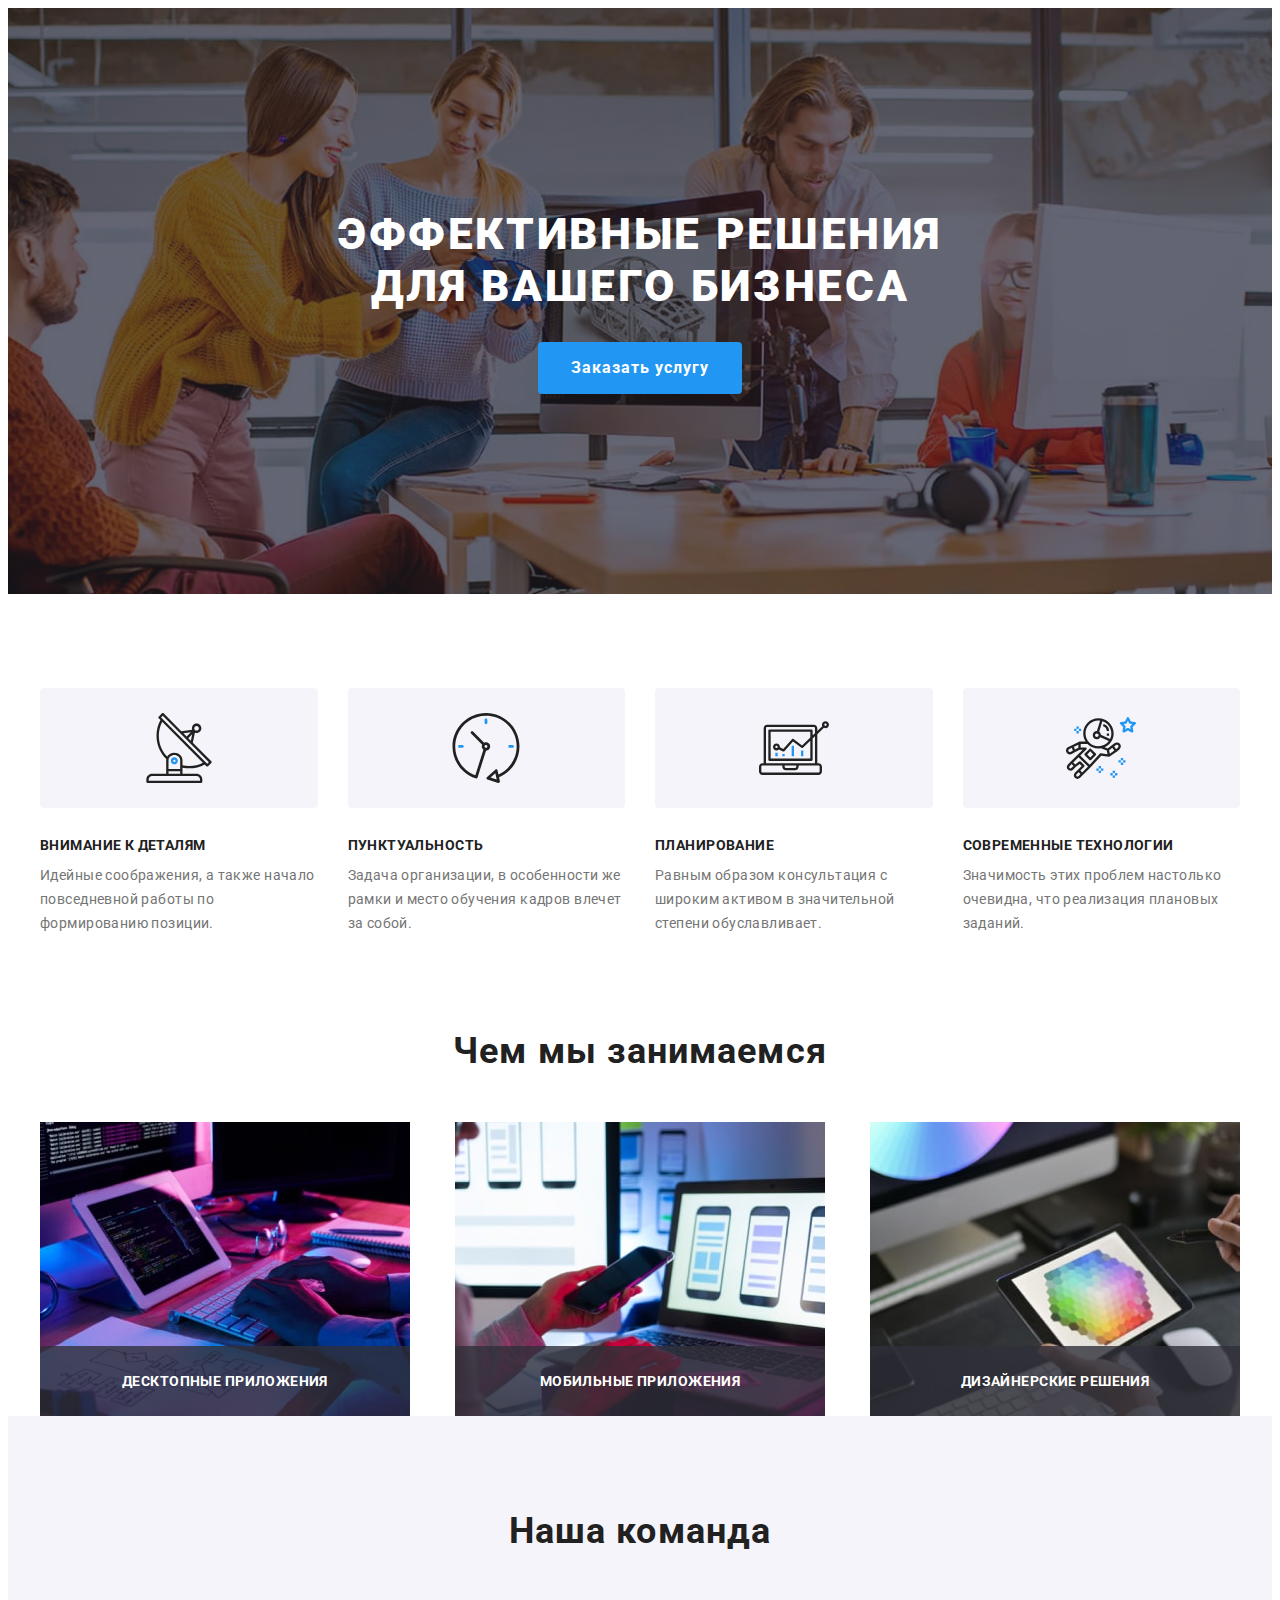
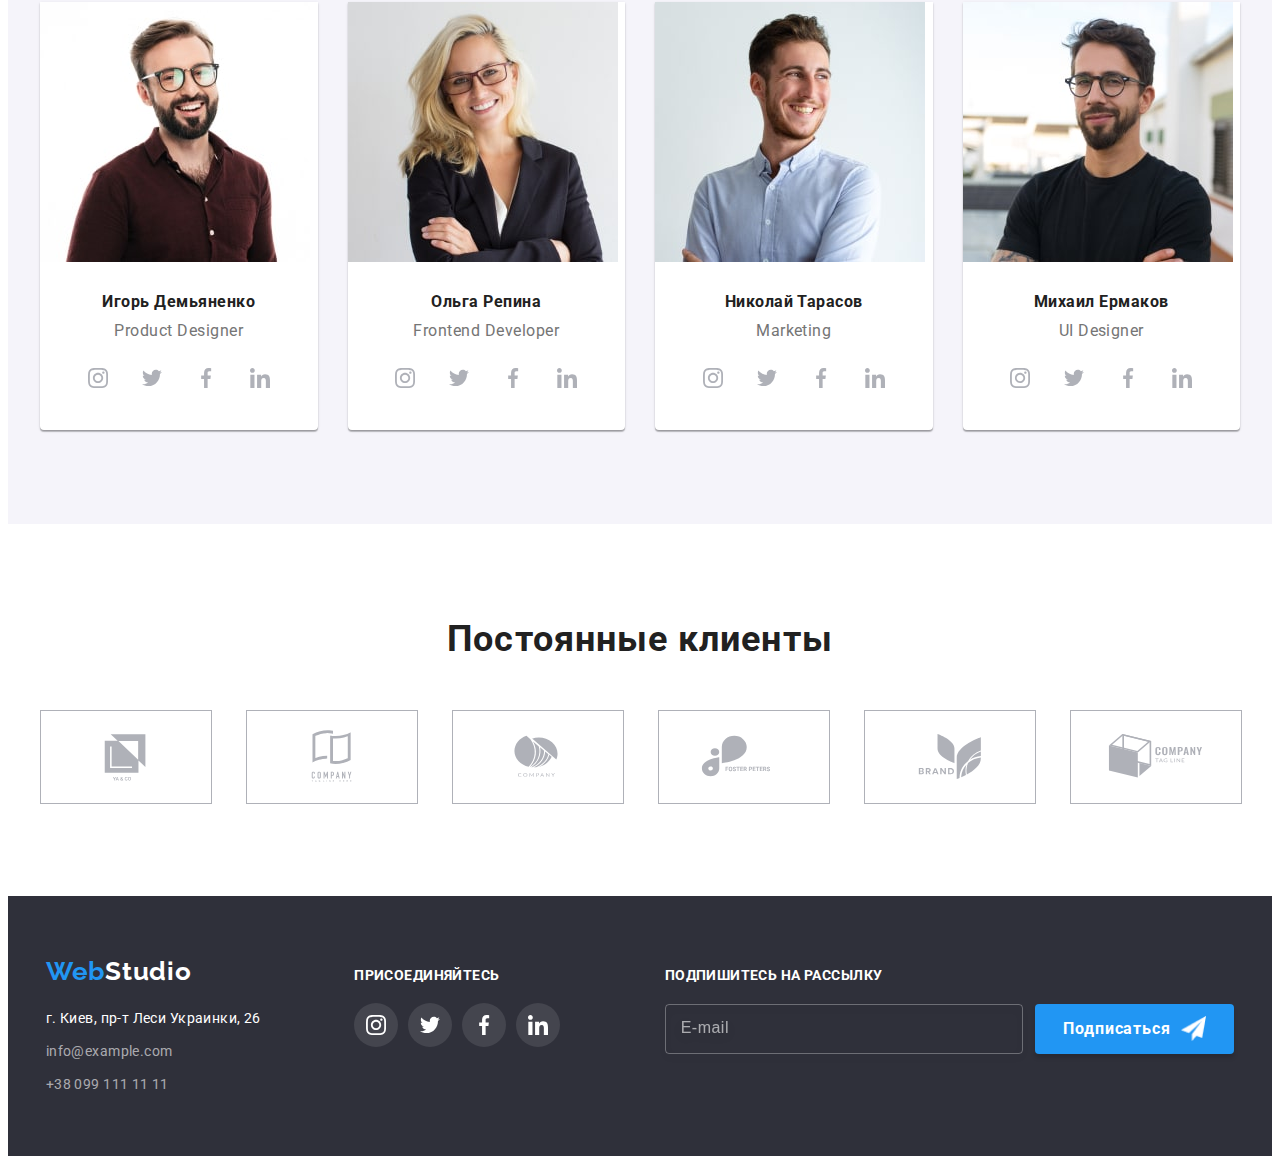
==== commit 2ba788a6: "add media in index" ====
--- a/index.html
+++ b/index.html
@@ -103,36 +103,62 @@
       </div>
      </section>
 
-     <!-- <section class="project">
+     <section class="project">
       <div class="container">
        <h2 class="project__title">Чем мы занимаемся</h2>
        <ul class="project-list">
-         <li class="project-list__item"><img class="no-gap" src="./images/box/box1.jpg" alt="человек печатает на клавиатуре код" width="370" height="294">
+         <li class="project-list__item">
+           <picture>
+          <source srcset="
+            ./images/box/box1.jpg    1x,
+            ./images/box/box1-2x.jpg 2x " media="(min-width:1200px)" />
+          <img class="no-gap" src="./images/box/box1.jpg" alt="человек печатает на клавиатуре код" width="370" height="294" />
+        </picture>
+        
           <div class="project-list__card">
           <h3 class="project-list__text">Десктопные приложения</h3>
           </div>
         </li>
-         <li class="project-list__item"><img class="no-gap" src="./images/box/box2.jpg" alt="разработка дизайна для мобильного приложения" width="370" height="294">
+         <li class="project-list__item"><picture>
+          <source srcset="
+                    ./images/box/box2.jpg    1x,
+                    ./images/box/box2-2x.jpg 2x " media="(min-width:1200px)" />
+            <img class="no-gap" src="./images/box/box2.jpg" alt="человек печатает на клавиатуре код" width="370" height="294" />
+        </picture>
           <div class="project-list__card">
           <h3 class="project-list__text">Мобильные приложения</h3>
         </div>
       </li>
-         <li class="project-list__item"><img class="no-gap" src="./images/box/box3.jpg" alt="на планшете указан цветовой градиент" width="370" height="294">
+         <li class="project-list__item"><picture>
+          <source srcset="
+                    ./images/box/box3.jpg    1x,
+                    ./images/box/box3-2x.jpg 2x " media="(min-width:1200px)" />
+           <img class="no-gap" src="./images/box/box3.jpg" alt="человек печатает на клавиатуре код" width="370" height="294" />
+        </picture>
         <div class="project-list__card">
           <h3 class="project-list__text">Дизайнерские решения</h3>
         </div>
         </li>
        </ul>
       </div>
-     </section> -->
+     </section>
 
      <!-- комрады -->
 
-     <!-- <section class="team">
+     <section class="team">
        <div class="container">
        <h2 class="team__title">Наша команда</h2>
        <ul class="team-list team-list--position">
-         <li class="team-list__item"> <img class="no-gap" src="./images/comrad/pers1.jpg" alt="продакт менеджер" width="270" height="260">
+         <li class="team-list__item">
+           <picture>
+          <source srcset="
+           ./images/comrad/pers1-desk.jpg 1x,
+           ./images/comrad/pers1-desk-2x.jpg 2x" media="(min-width:1200px)" />
+          <source srcset="
+         ./images/comrad/pers1-tab.jpg 1x,
+         ./images/comrad/pers1-tab-2x.jpg 2x " media="(min-width:768px)" />
+          <img class="no-gap" src="./images/comrad/pers1.jpg" alt="продакт дизайнер"/>
+        </picture>
           <div class="member-list">
           <h3 class="member-list__title">Игорь Демьяненко</h3>
           <p class="member-list__position" lang="en">Product Designer</p>
@@ -168,8 +194,17 @@
           </ul>
           </div>
          </li>
-        <li class="team-list__item"> <img class="no-gap" src="./images/comrad/pers2.jpg" alt="фронтэнд разработчик" width="270" height="260">
-          <div class="member-list">
+        <li class="team-list__item">
+          <picture>
+          <source srcset="
+                   ./images/comrad/pers2-desk.jpg 1x,
+                   ./images/comrad/pers2-desk-2x.jpg 2x" media="(min-width:1200px)" />
+          <source srcset="
+                 ./images/comrad/pers2-tab.jpg 1x,
+                 ./images/comrad/pers2-tab-2x.jpg 2x " media="(min-width:768px)" />
+          <img class="no-gap" src="./images/comrad/pers2.jpg" alt="фронтэнд разработчик" />
+        </picture>
+        <div class="member-list">
           <h3 class="member-list__title">Ольга Репина</h3>
           <p class="member-list__position" lang="en">Frontend Developer</p>
           <ul class="social-list">
@@ -204,7 +239,16 @@
           </ul>
             </div>
         </li>
-        <li class="team-list__item"> <img class="no-gap" src="./images/comrad/pers3.jpg" alt="маркетолог" width="270" height="260">
+        <li class="team-list__item"> 
+          <picture>
+            <source srcset="
+                     ./images/comrad/pers3-desk.jpg 1x,
+                     ./images/comrad/pers3-desk-2x.jpg 2x" media="(min-width:1200px)" />
+            <source srcset="
+                   ./images/comrad/pers3-tab.jpg 1x,
+                   ./images/comrad/pers3-tab-2x.jpg 2x " media="(min-width:768px)" />
+            <img class="no-gap" src="./images/comrad/pers3.jpg" alt="маркетолог" />
+          </picture>
           <div class="member-list">
           <h3 class="member-list__title">Николай Тарасов</h3>
           <p class="member-list__position" lang="en">Marketing</p>
@@ -240,7 +284,16 @@
           </ul>
             </div>
         </li>
-        <li class="team-list__item"> <img class="no-gap" src="./images/comrad/pers4.jpg" alt="веб дизайнер" width="270" height="260">
+        <li class="team-list__item"> 
+          <picture>
+            <source srcset="
+                     ./images/comrad/pers4-desk.jpg 1x,
+                     ./images/comrad/pers4-desk-2x.jpg 2x" media="(min-width:1200px)" />
+            <source srcset="
+                   ./images/comrad/pers4-tab.jpg 1x,
+                   ./images/comrad/pers4-tab-2x.jpg 2x " media="(min-width:768px)" />
+            <img class="no-gap" src="./images/comrad/pers4.jpg" alt="дизайнер" />
+          </picture>
           <div class="member-list">
           <h3 class="member-list__title">Михаил Ермаков</h3>
           <p class="member-list__position" lang="en">UI Designer</p>
@@ -278,9 +331,9 @@
         </li>
       </ul>
       </div>
-     </section> -->
-
-     <!-- <section class="section-clients">
+     </section>
+
+     <section class="section-clients">
        <div class="container">
          <h2 class="team__title">Постоянные клиенты</h2>
          <ul class="clients-list">
@@ -330,14 +383,14 @@
 
        </div>
 
-     </section> -->
+     </section>
 
     
 
-     <!-- <footer class="footer"> -->
-       <!-- <div class="container">
-         <div class="footer-content">
-           <div class="footer-content__contact">
+     <footer class="footer">
+       <div class="container footer-content">
+         <!-- <div class="footer-container"> -->
+          <div class="footer-content__contact">
       <a href="./" class="logo"><span class="logo logo--accent">Web</span><span class="logo logo--white">Studio</span></a>
       <address class="footer-address">
         <ul class="footer-address__list">
@@ -379,17 +432,17 @@
           </a>
         </li>
       </ul>
-</div> -->
-      <!-- <form action="#" class="form">
+</div>
+<!-- </div> -->
+      <form action="#" class="form">
         <b class="form__make-do">Подпишитесь на рассылку</b>
         <div class="form__field">
           <input class="form__input" type="email" name="email" placeholder="E-mail">
           <button class="btn button-form" type="submit">Подписаться</button>
         </div>
       </form>
-      </div>
-      </div> -->
-     <!-- </footer> -->
+      </div> 
+     </footer>
 
 
 
--- a/css/main.min.css
+++ b/css/main.min.css
@@ -1,2 +1,2 @@
-:root{--main-title-color: #ffffff;--secondary-title-color: #212121;--main-text-color: #757575;--accent-color: #2196f3;--transition: 250ms cubic-bezier(0.4, 0, 0.2, 1)}.nav-list,.portfolio-nav-list,.header-contact,.reason-list,.project-list,.team-list,.social-list,.clients-list,.footer-address__list,.portfolio-work-list{list-style:none;margin:0;padding:0}.logo,.nav-list__link,.header-contact__link,.social-list__link,.clients-list__link,.footer-address__link,.footer-content__link{text-decoration:none}.checkbox{position:absolute;width:1px;height:1px;margin:-1px;padding:0;overflow:hidden;border:0;clip:rect(0 0 0 0)}body{font-family:"Roboto", sans-serif;color:#212121}p,h1,h2,h3,h4{margin-top:0;margin-bottom:0}button{cursor:pointer;border:1px solid transparent}.container{width:100%;padding:0 15px;margin:0 auto}@media screen and (min-width: 480px){.container{max-width:480px}}@media screen and (min-width: 768px){.container{max-width:768px}}@media screen and (min-width: 1200px){.container{max-width:1200px}}.header{border-bottom:1px solid #ececec}.header-position{display:-webkit-box;display:-ms-flexbox;display:flex;-webkit-box-align:center;-ms-flex-align:center;align-items:center}.logo{font-family:"Raleway";font-weight:700;font-size:26px;line-height:1.19;letter-spacing:0.03em}.logo--black{color:#000000}.logo--white{color:#ffffff}.logo--accent{color:#2196f3}.header-position>.logo{margin-right:93px}.nav{display:-webkit-box;display:-ms-flexbox;display:flex}.nav-list{display:-webkit-box;display:-ms-flexbox;display:flex}.nav-list__item:not(:last-child){margin-right:50px}.nav-list__link{display:block;position:relative;padding-top:32px;padding-bottom:32px;font-weight:500;font-size:14px;line-height:1.14;letter-spacing:0.02em;color:var(--secondary-title-color);-webkit-transition:color var(--transition);transition:color var(--transition)}.nav-list__link.current::after{content:"";display:block;position:absolute;left:0;bottom:-1px;width:100%;height:4px;border-radius:2px;background-color:#2196f3}.nav-list__link.current{color:#2196f3}.nav-list__link:hover,.nav-list__link:focus{color:var(--accent-color)}.portfolio-nav-list{display:-webkit-box;display:-ms-flexbox;display:flex;-webkit-box-pack:center;-ms-flex-pack:center;justify-content:center;margin-bottom:50px}.portfolio-nav-item:not(:last-child){margin-right:8px}.header-contact{display:-webkit-box;display:-ms-flexbox;display:flex}.header-contact--left{margin-left:auto}.header-contact__item{display:block}.header-contact__item:first-child{margin-right:50px}.header-contact__link{font-weight:500;font-size:14px;line-height:1.14;letter-spacing:0.02em;color:var(--main-text-color);display:-webkit-box;display:-ms-flexbox;display:flex;-webkit-box-align:center;-ms-flex-align:center;align-items:center;-webkit-box-pack:center;-ms-flex-pack:center;justify-content:center;-webkit-transition:color var(--transition);transition:color var(--transition)}.header-contact__link:hover,.header-contact__link:focus{color:var(--accent-color)}.header-contact__icon{margin-right:10px;fill:#757575;-webkit-transition:fill var(--transition);transition:fill var(--transition)}.header-contact__link:hover .header-contact__icon,.header-contact__link:focus .header-contact__icon{fill:currentColor}.hero{padding-top:118px;padding-bottom:118px;text-align:center;background-color:#2f303a;background-image:-webkit-gradient(linear, left top, left bottom, from(rgba(47,48,58,0.4)), to(rgba(47,48,58,0.4))),url(../images/hero/header-mob.jpg);background-image:linear-gradient(rgba(47,48,58,0.4), rgba(47,48,58,0.4)),url(../images/hero/header-mob.jpg);background-repeat:no-repeat;background-position:center;background-size:cover}@media screen and (min-width: 1200px){.hero{padding-top:200px;padding-bottom:200px}}@media (min-device-pixel-ratio: 2), (-webkit-min-device-pixel-ratio: 2), (min-resolution: 192dpi), (min-resolution: 2dppx){.hero{background-image:-webkit-gradient(linear, left top, left bottom, from(rgba(47,48,58,0.4)), to(rgba(47,48,58,0.4))),url(../images/hero/header-mob-2x.jpg);background-image:linear-gradient(rgba(47,48,58,0.4), rgba(47,48,58,0.4)),url(../images/hero/header-mob-2x.jpg)}}@media screen and (min-width: 768px){.hero{background-image:-webkit-gradient(linear, left top, left bottom, from(rgba(47,48,58,0.4)), to(rgba(47,48,58,0.4))),url(../images/hero/header-tab.jpg);background-image:linear-gradient(rgba(47,48,58,0.4), rgba(47,48,58,0.4)),url(../images/hero/header-tab.jpg)}}@media screen and (min-width: 768px) and (min-device-pixel-ratio: 2), (-webkit-min-device-pixel-ratio: 2), (min-resolution: 192dpi), (min-resolution: 2dppx){.hero{background-image:-webkit-gradient(linear, left top, left bottom, from(rgba(47,48,58,0.4)), to(rgba(47,48,58,0.4))),url(../images/hero/header-tab-2x.jpg);background-image:linear-gradient(rgba(47,48,58,0.4), rgba(47,48,58,0.4)),url(../images/hero/header-tab-2x.jpg)}}@media screen and (min-width: 1200px){.hero{background-image:-webkit-gradient(linear, left top, left bottom, from(rgba(47,48,58,0.4)), to(rgba(47,48,58,0.4))),url(../images/hero/header-desktop.jpg);background-image:linear-gradient(rgba(47,48,58,0.4), rgba(47,48,58,0.4)),url(../images/hero/header-desktop.jpg)}}@media screen and (min-width: 1200px) and (min-device-pixel-ratio: 2), (-webkit-min-device-pixel-ratio: 2), (min-resolution: 192dpi), (min-resolution: 2dppx){.hero{background-image:-webkit-gradient(linear, left top, left bottom, from(rgba(47,48,58,0.4)), to(rgba(47,48,58,0.4))),url(../images/hero/header-desktop-2x.jpg);background-image:linear-gradient(rgba(47,48,58,0.4), rgba(47,48,58,0.4)),url(../images/hero/header-desktop-2x.jpg)}}.hero--position{margin:0 auto}.hero__title{display:block;margin-left:auto;margin-right:auto;margin-top:0;margin-bottom:30px;font-weight:900;font-size:26px;line-height:calc 1.61538;letter-spacing:0.06em;text-transform:uppercase;color:var(--main-title-color);width:360px}@media screen and (min-width: 1200px){.hero__title{width:696px;font-size:44px;line-height:calc 1.36364}}.btn{font-family:"Roboto";font-weight:700;font-size:16px;line-height:1.87;-webkit-box-align:center;-ms-flex-align:center;align-items:center;letter-spacing:0.06em;color:#ffffff;background-color:#2196f3;padding:10px 32px;border-radius:4px}.section{padding-top:60px;padding-bottom:60px}@media screen and (min-width: 1200px){.section{padding-top:94px;padding-bottom:94px}}@media screen and (min-width: 768px){.reason-list{display:-webkit-box;display:-ms-flexbox;display:flex;-ms-flex-wrap:wrap;flex-wrap:wrap;margin-top:-30px;margin-left:-30px}}.reason-list__item{margin-bottom:30px}.reason-list__item:last-child{margin-bottom:0}@media screen and (min-width: 768px){.reason-list__item{-ms-flex-preferred-size:calc(100% / 2 - 30px);flex-basis:calc(100% / 2 - 30px);margin-top:30px;margin-left:30px;margin-bottom:0}}.reason-list__wrap{display:-webkit-box;display:-ms-flexbox;display:flex;-webkit-box-pack:center;-ms-flex-pack:center;justify-content:center;-webkit-box-align:center;-ms-flex-align:center;align-items:center;height:120px;background-color:#f5f4fa;border-radius:4px;border:none;margin-bottom:30px}.reason-list__logo{width:70px;height:70px}.reason-list__title{text-align:center;font-weight:bold;font-size:14px;line-height:1.14;letter-spacing:0.03em;text-transform:uppercase;color:var(--secondary-title-color);margin-bottom:10px}.reason-list__value{font-size:14px;line-height:1.71;letter-spacing:0.03em;color:var(--main-text-color)}.project{padding-bottom:-94px}.project-list{display:-webkit-box;display:-ms-flexbox;display:flex;-webkit-box-pack:justify;-ms-flex-pack:justify;justify-content:space-between}.no-gap{display:block}.project-list__item{position:relative}.project-list__card{display:-webkit-box;display:-ms-flexbox;display:flex;position:absolute;left:0;bottom:0;width:100%;height:70px;-webkit-box-pack:center;-ms-flex-pack:center;justify-content:center;-webkit-box-align:center;-ms-flex-align:center;align-items:center;background-color:rgba(47,48,58,0.8)}.project-list__text{font-size:14px;line-height:calc(16 / 14);text-align:center;letter-spacing:0.03em;text-transform:uppercase;color:#ffffff}.team{padding-top:94px;padding-bottom:94px;background-color:#f5f4fa;max-width:1600px}.project__title,.team__title{font-size:36px;line-height:1.17;text-align:center;letter-spacing:0.03em;color:var(--secondary-title-color);margin-bottom:50px}.team-list{display:-webkit-box;display:-ms-flexbox;display:flex}.team-list--position{margin-right:-30px}.team-list__item{margin-right:30px;-ms-flex-preferred-size:calc((100% - 120px) / 4);flex-basis:calc((100% - 120px) / 4);background:#ffffff;-webkit-box-shadow:0px 1px 3px rgba(0,0,0,0.12),0px 1px 1px rgba(0,0,0,0.14),0px 2px 1px rgba(0,0,0,0.2);box-shadow:0px 1px 3px rgba(0,0,0,0.12),0px 1px 1px rgba(0,0,0,0.14),0px 2px 1px rgba(0,0,0,0.2);border-radius:0px 0px 4px 4px}.team-list__item:last-child{margin-right:0}.member-list{padding:30px 32px;text-align:center}.member-list__title{font-size:16px;line-height:1.19;text-align:center;letter-spacing:0.03em;color:var(--secondary-title-color);margin-bottom:10px}.member-list__position{font-size:16px;line-height:1.19;letter-spacing:0.03em;color:var(--main-text-color);margin-bottom:16px}.social-list{display:-webkit-box;display:-ms-flexbox;display:flex}.social-list__item:not(:last-child){margin-right:10px}.social-list__link{width:44px;height:44px;display:-webkit-box;display:-ms-flexbox;display:flex;-webkit-box-align:center;-ms-flex-align:center;align-items:center;-webkit-box-pack:center;-ms-flex-pack:center;justify-content:center;border-radius:50%;background-color:#ffffff;-webkit-transition:background-color var(--transition);transition:background-color var(--transition)}.social-list__link:hover,.social-list__link:focus{background-color:var(--accent-color)}.social-list__icon{fill:#afb1b8;-webkit-transition:fill var(--transition);transition:fill var(--transition)}.social-list__link:hover .social-list__icon,.social-list__link:focus .social-list__icon{fill:#ffffff}.section-clients{padding-top:94px;padding-bottom:94px}.clients-list{display:-webkit-box;display:-ms-flexbox;display:flex;-webkit-box-pack:justify;-ms-flex-pack:justify;justify-content:space-between}.clients-list__item{width:170px;height:92px}.clients-list__link{width:100%;height:100%;display:-webkit-box;display:-ms-flexbox;display:flex;-webkit-box-align:center;-ms-flex-align:center;align-items:center;-webkit-box-pack:center;-ms-flex-pack:center;justify-content:center;border:1px solid #afb1b8;-webkit-transition:border-color var(--transition);transition:border-color var(--transition)}.clients-list__link:hover,.clients-list__link:focus{border-color:var(--accent-color)}.clients-list__icon{fill:#afb1b8;-webkit-transition:fill var(--transition);transition:fill var(--transition)}.clients-list__link:hover .clients-list__icon,.clients-list__link:focus .clients-list__icon{fill:var(--accent-color)}.footer{background-color:#2f303a;padding-top:60px;padding-bottom:60px}.footer-content{display:-webkit-box;display:-ms-flexbox;display:flex;-webkit-box-align:baseline;-ms-flex-align:baseline;align-items:baseline}.footer-content__contact{margin-right:82px}.footer-address__list{margin-top:20px}.footer-address__item{margin-bottom:9px}.footer-address__item:last-child{margin-bottom:0}.footer-address__link{font-style:normal;font-size:14px;line-height:1.71;letter-spacing:0.03em;color:#ffffff;-webkit-transition:color var(--transition);transition:color var(--transition)}.footer-address__link:hover,.footer-address__link:focus{color:var(--accent-color)}.footer-address__link--grey{color:rgba(255,255,255,0.6)}.footer-content__form{margin-right:93px}.footer-content__title{font-size:14px;line-height:calc(16 / 14);letter-spacing:0.03em;text-transform:uppercase;color:#ffffff;margin-bottom:20px}.footer-content__link{width:44px;height:44px;display:-webkit-box;display:-ms-flexbox;display:flex;-webkit-box-align:center;-ms-flex-align:center;align-items:center;-webkit-box-pack:center;-ms-flex-pack:center;justify-content:center;border-radius:50%;background-color:rgba(255,255,255,0.1);-webkit-transition:background-color var(--transition);transition:background-color var(--transition)}.footer-content__social:hover .footer-content__link,.footer-content__social:focus .footer-content__link{background-color:var(--accent-color)}.footer-content__link:hover,.footer-content__link:focus{background-color:var(--accent-color)}.footer-content__icon{fill:#ffffff}.footer-content__social.footer-content__link{background-color:rgba(255,255,255,0.1);-webkit-transition:background-color var(--transition);transition:background-color var(--transition)}.footer-content__social:not(:last-child){margin-right:10px}.form__make-do{font-weight:bold;font-size:14px;line-height:calc(16 / 14);letter-spacing:0.03em;text-transform:uppercase;color:#ffffff}.form__field{display:-webkit-box;display:-ms-flexbox;display:flex;margin-top:20px;-webkit-box-pack:center;-ms-flex-pack:center;justify-content:center;-webkit-box-align:center;-ms-flex-align:center;align-items:center}.form__input{display:-webkit-box;display:-ms-flexbox;display:flex;height:50px;width:358px;padding:15px;margin-right:12px;background-color:transparent;color:rgba(255,255,255,0.6);border:1px solid rgba(255,255,255,0.3);-webkit-box-sizing:border-box;box-sizing:border-box;-webkit-filter:drop-shadow(0px 4px 4px rgba(0,0,0,0.15));filter:drop-shadow(0px 4px 4px rgba(0,0,0,0.15));border-radius:4px;outline:none}.form__input::-webkit-input-placeholder{font-size:16px;line-height:calc(20 / 16);-webkit-box-align:center;align-items:center;letter-spacing:0.03em;color:rgba(255,255,255,0.6)}.form__input:-ms-input-placeholder{font-size:16px;line-height:calc(20 / 16);-ms-flex-align:center;align-items:center;letter-spacing:0.03em;color:rgba(255,255,255,0.6)}.form__input::-ms-input-placeholder{font-size:16px;line-height:calc(20 / 16);-ms-flex-align:center;align-items:center;letter-spacing:0.03em;color:rgba(255,255,255,0.6)}.form__input::placeholder{font-size:16px;line-height:calc(20 / 16);-webkit-box-align:center;-ms-flex-align:center;align-items:center;letter-spacing:0.03em;color:rgba(255,255,255,0.6)}.button-form{-webkit-box-shadow:0px 4px 4px rgba(0,0,0,0.15);box-shadow:0px 4px 4px rgba(0,0,0,0.15);display:-webkit-box;display:-ms-flexbox;display:flex;padding:10px 28px;border:none}.button-form::after{content:"";width:25px;height:25px;margin-left:10px;background-image:url(../images/icon-send.png);background-size:contain}.section-portfolio{padding-top:94px;padding-bottom:94px}.portfolio-work-list{display:-webkit-box;display:-ms-flexbox;display:flex;-ms-flex-wrap:wrap;flex-wrap:wrap;margin-top:-30px;margin-left:-30px}.summary{padding:20px 24px;border-left:1px solid #eeeeee;border-bottom:1px solid #eeeeee;border-right:1px solid #eeeeee}.portfolio-work-item{margin-top:30px;margin-left:30px;-ms-flex-preferred-size:calc((100% - 90px) / 3);flex-basis:calc((100% - 90px) / 3);-webkit-transition:-webkit-box-shadow var(--transition);transition:-webkit-box-shadow var(--transition);transition:box-shadow var(--transition);transition:box-shadow var(--transition), -webkit-box-shadow var(--transition)}.portfolio-work-item:hover,.portfolio-work-item:focus{-webkit-box-shadow:0px 1px 1px rgba(0,0,0,0.12),0px 4px 4px rgba(0,0,0,0.06),1px 4px 6px rgba(0,0,0,0.16);box-shadow:0px 1px 1px rgba(0,0,0,0.12),0px 4px 4px rgba(0,0,0,0.06),1px 4px 6px rgba(0,0,0,0.16)}.portfolio-work-card{position:relative;overflow:hidden}.portfolio-overlay{display:block;content:"";position:absolute;top:0;left:0;width:100%;height:100%;padding:63px 24px;-webkit-transform:translateY(100%);transform:translateY(100%);font-size:18px;line-height:calc(28 / 18);letter-spacing:0.03em;color:#ffffff;background-color:rgba(33,150,243,0.9);-webkit-transition:-webkit-transform var(--transition);transition:-webkit-transform var(--transition);transition:transform var(--transition);transition:transform var(--transition), -webkit-transform var(--transition)}.portfolio-work-item:hover .portfolio-overlay{-webkit-transform:translateY(0);transform:translateY(0)}.portfolio-work-name{font-size:18px;line-height:2;letter-spacing:0.06em;color:var(--secondary-title-color);padding-bottom:4px}.portfolio-work-unit{font-size:16px;line-height:1.87;letter-spacing:0.03em;color:var(--main-text-color)}.btn-porfolio{font-family:"Roboto";font-weight:500;font-size:16px;line-height:1.62;text-align:center;letter-spacing:0.03em;color:#212121;background-color:#f5f4fa;padding:6px 22px;border-radius:4px;-webkit-transition:color var(--transition),background-color var(--transition),-webkit-box-shadow var(--transition);transition:color var(--transition),background-color var(--transition),-webkit-box-shadow var(--transition);transition:color var(--transition),background-color var(--transition),box-shadow var(--transition);transition:color var(--transition),background-color var(--transition),box-shadow var(--transition),-webkit-box-shadow var(--transition)}.btn-porfolio:hover,.btn-porfolio:focus{color:var(--main-title-color);background-color:var(--accent-color);-webkit-box-shadow:0px 3px 1px rgba(0,0,0,0.1),0px 1px 2px rgba(0,0,0,0.08),0px 2px 2px rgba(0,0,0,0.12);box-shadow:0px 3px 1px rgba(0,0,0,0.1),0px 1px 2px rgba(0,0,0,0.08),0px 2px 2px rgba(0,0,0,0.12)}.backdrop{position:fixed;width:100vw;height:100vh;background-color:rgba(0,0,0,0.2);top:0;-webkit-transition:opacity 250ms, visibility 250ms, -webkit-transform 250ms;transition:opacity 250ms, visibility 250ms, -webkit-transform 250ms;transition:opacity 250ms, transform 250ms, visibility 250ms;transition:opacity 250ms, transform 250ms, visibility 250ms, -webkit-transform 250ms}.backdrop.is-hidden{opacity:0;visibility:hidden;pointer-events:none;-webkit-transform:scale(50%, 50%);transform:scale(50%, 50%)}.modal{position:absolute;width:528px;height:580px;top:50%;left:50%;-webkit-transform:translate(-50%, -50%);transform:translate(-50%, -50%);padding:40px;background-color:#ffffff}.modal-button{display:block;margin:0 auto;width:200px;outline:none;-webkit-box-shadow:0px 4px 4px rgba(0,0,0,0.15);box-shadow:0px 4px 4px rgba(0,0,0,0.15)}.modal-title{display:block;margin-bottom:12px;font-size:20px;line-height:calc(23 / 20);text-align:center;letter-spacing:0.03em}.modal-form-input{width:100%;height:40px;border:1px solid rgba(33,33,33,0.2);border-radius:4px;padding-left:42px;-webkit-transition:border-color 250ms cubic-bezier(0.4, 0, 0.2, 1);transition:border-color 250ms cubic-bezier(0.4, 0, 0.2, 1)}.modal-form-input:focus-within{border-color:var(--accent-color);outline:none;fill:var(--accent-color)}.modal-form-label{margin-bottom:4px;display:block;font-size:12px;line-height:calc(14 / 12);letter-spacing:0.01em;color:var(--main-text-color)}.modal-form-field{margin-bottom:10px}.modal-form-field:nth-child(6){margin-bottom:30px}.input-wrap{display:block;position:relative;-webkit-transition:fill 250ms cubic-bezier(0.4, 0, 0.2, 1);transition:fill 250ms cubic-bezier(0.4, 0, 0.2, 1)}.input-wrap:focus-within{border-color:var(--accent-color);outline:none;fill:var(--accent-color)}.modal-form-icon{position:absolute;left:12px;top:50%;-webkit-transform:translateY(-50%);transform:translateY(-50%)}.modal-text{width:100%;height:120px;border:1px solid rgba(33,33,33,0.2);border-radius:4px;padding:12px 16px;resize:none}.modal-text:focus-within{border-color:var(--accent-color);outline:none;fill:var(--accent-color)}.modal-text::-webkit-input-placeholder{font-size:12px;line-height:calc(16 / 14);letter-spacing:0.01em;color:rgba(117,117,117,0.5)}.modal-text:-ms-input-placeholder{font-size:12px;line-height:calc(16 / 14);letter-spacing:0.01em;color:rgba(117,117,117,0.5)}.modal-text::-ms-input-placeholder{font-size:12px;line-height:calc(16 / 14);letter-spacing:0.01em;color:rgba(117,117,117,0.5)}.modal-text::placeholder{font-size:12px;line-height:calc(16 / 14);letter-spacing:0.01em;color:rgba(117,117,117,0.5)}.modal-policy{font-size:14px;line-height:calc(24 / 14);letter-spacing:0.03em;color:#757575}.input-policy{-webkit-text-decoration-line:underline;text-decoration-line:underline;color:#2196f3}.check-label{display:-webkit-box;display:-ms-flexbox;display:flex;-webkit-box-align:center;-ms-flex-align:center;align-items:center}.icon-check{width:16px;height:15px;border:2px solid #000000;border-radius:2px;margin-right:8px;display:-webkit-box;display:-ms-flexbox;display:flex;-webkit-box-pack:center;-ms-flex-pack:center;justify-content:center;-webkit-box-align:center;-ms-flex-align:center;align-items:center}.checkbox:checked+.check-label>.icon-check{background-color:var(--accent-color);border:none}.checkbox:focus-within+.check-label>.icon-check{background-color:var(--accent-color);border:none}.btn-close{background-color:unset;position:absolute;top:8px;right:8px;outline:none;width:30px;height:30px;border-radius:50%;border:1px solid rgba(0,0,0,0.1);-webkit-transition:fill 250ms cubic-bezier(0.4, 0, 0.2, 1);transition:fill 250ms cubic-bezier(0.4, 0, 0.2, 1)}.btn-close:focus-within{fill:var(--accent-color)}
+:root{--main-title-color: #ffffff;--secondary-title-color: #212121;--main-text-color: #757575;--accent-color: #2196f3;--transition: 250ms cubic-bezier(0.4, 0, 0.2, 1)}.nav-list,.portfolio-nav-list,.header-contact,.reason-list,.project-list,.team-list,.social-list,.clients-list,.footer-address__list,.portfolio-work-list{list-style:none;margin:0;padding:0}.logo,.nav-list__link,.header-contact__link,.social-list__link,.clients-list__link,.footer-address__link,.footer-content__link{text-decoration:none}.checkbox{position:absolute;width:1px;height:1px;margin:-1px;padding:0;overflow:hidden;border:0;clip:rect(0 0 0 0)}body{font-family:"Roboto", sans-serif;color:#212121}p,h1,h2,h3,h4{margin-top:0;margin-bottom:0}button{cursor:pointer;border:1px solid transparent}.container{width:100%;padding-left:15px;padding-right:15px;margin:0 auto}@media screen and (min-width: 480px){.container{max-width:480px}}@media screen and (min-width: 768px){.container{max-width:768px}}@media screen and (min-width: 1200px){.container{max-width:1200px}}.header{border-bottom:1px solid #ececec}.header-position{display:-webkit-box;display:-ms-flexbox;display:flex;-webkit-box-align:center;-ms-flex-align:center;align-items:center}.logo{font-family:"Raleway";font-weight:700;font-size:26px;line-height:1.19;letter-spacing:0.03em}.logo--black{color:#000000}.logo--white{color:#ffffff}.logo--accent{color:#2196f3}.header-position>.logo{margin-right:93px}.nav{display:-webkit-box;display:-ms-flexbox;display:flex}.nav-list{display:-webkit-box;display:-ms-flexbox;display:flex}.nav-list__item:not(:last-child){margin-right:50px}.nav-list__link{display:block;position:relative;padding-top:32px;padding-bottom:32px;font-weight:500;font-size:14px;line-height:1.14;letter-spacing:0.02em;color:var(--secondary-title-color);-webkit-transition:color var(--transition);transition:color var(--transition)}.nav-list__link.current::after{content:"";display:block;position:absolute;left:0;bottom:-1px;width:100%;height:4px;border-radius:2px;background-color:#2196f3}.nav-list__link.current{color:#2196f3}.nav-list__link:hover,.nav-list__link:focus{color:var(--accent-color)}.portfolio-nav-list{display:-webkit-box;display:-ms-flexbox;display:flex;-webkit-box-pack:center;-ms-flex-pack:center;justify-content:center;margin-bottom:50px}.portfolio-nav-item:not(:last-child){margin-right:8px}.header-contact{display:-webkit-box;display:-ms-flexbox;display:flex}.header-contact--left{margin-left:auto}.header-contact__item{display:block}.header-contact__item:first-child{margin-right:50px}.header-contact__link{font-weight:500;font-size:14px;line-height:1.14;letter-spacing:0.02em;color:var(--main-text-color);display:-webkit-box;display:-ms-flexbox;display:flex;-webkit-box-align:center;-ms-flex-align:center;align-items:center;-webkit-box-pack:center;-ms-flex-pack:center;justify-content:center;-webkit-transition:color var(--transition);transition:color var(--transition)}.header-contact__link:hover,.header-contact__link:focus{color:var(--accent-color)}.header-contact__icon{margin-right:10px;fill:#757575;-webkit-transition:fill var(--transition);transition:fill var(--transition)}.header-contact__link:hover .header-contact__icon,.header-contact__link:focus .header-contact__icon{fill:currentColor}.hero{padding-top:118px;padding-bottom:118px;text-align:center;background-color:#2f303a;background-image:-webkit-gradient(linear, left top, left bottom, from(rgba(47,48,58,0.4)), to(rgba(47,48,58,0.4))),url(../images/hero/header-mob.jpg);background-image:linear-gradient(rgba(47,48,58,0.4), rgba(47,48,58,0.4)),url(../images/hero/header-mob.jpg);background-repeat:no-repeat;background-position:center;background-size:cover}@media screen and (min-width: 1200px){.hero{padding-top:200px;padding-bottom:200px}}@media (min-device-pixel-ratio: 2), (-webkit-min-device-pixel-ratio: 2), (min-resolution: 192dpi), (min-resolution: 2dppx){.hero{background-image:-webkit-gradient(linear, left top, left bottom, from(rgba(47,48,58,0.4)), to(rgba(47,48,58,0.4))),url(../images/hero/header-mob-2x.jpg);background-image:linear-gradient(rgba(47,48,58,0.4), rgba(47,48,58,0.4)),url(../images/hero/header-mob-2x.jpg)}}@media screen and (min-width: 768px){.hero{background-image:-webkit-gradient(linear, left top, left bottom, from(rgba(47,48,58,0.4)), to(rgba(47,48,58,0.4))),url(../images/hero/header-tab.jpg);background-image:linear-gradient(rgba(47,48,58,0.4), rgba(47,48,58,0.4)),url(../images/hero/header-tab.jpg)}}@media screen and (min-width: 768px) and (min-device-pixel-ratio: 2), (-webkit-min-device-pixel-ratio: 2), (min-resolution: 192dpi), (min-resolution: 2dppx){.hero{background-image:-webkit-gradient(linear, left top, left bottom, from(rgba(47,48,58,0.4)), to(rgba(47,48,58,0.4))),url(../images/hero/header-tab-2x.jpg);background-image:linear-gradient(rgba(47,48,58,0.4), rgba(47,48,58,0.4)),url(../images/hero/header-tab-2x.jpg)}}@media screen and (min-width: 1200px){.hero{background-image:-webkit-gradient(linear, left top, left bottom, from(rgba(47,48,58,0.4)), to(rgba(47,48,58,0.4))),url(../images/hero/header-desktop.jpg);background-image:linear-gradient(rgba(47,48,58,0.4), rgba(47,48,58,0.4)),url(../images/hero/header-desktop.jpg)}}@media screen and (min-width: 1200px) and (min-device-pixel-ratio: 2), (-webkit-min-device-pixel-ratio: 2), (min-resolution: 192dpi), (min-resolution: 2dppx){.hero{background-image:-webkit-gradient(linear, left top, left bottom, from(rgba(47,48,58,0.4)), to(rgba(47,48,58,0.4))),url(../images/hero/header-desktop-2x.jpg);background-image:linear-gradient(rgba(47,48,58,0.4), rgba(47,48,58,0.4)),url(../images/hero/header-desktop-2x.jpg)}}.hero--position{margin:0 auto}.hero__title{display:block;margin-left:auto;margin-right:auto;margin-top:0;margin-bottom:30px;font-weight:900;font-size:26px;line-height:calc 1.61538;letter-spacing:0.06em;text-transform:uppercase;color:var(--main-title-color);width:360px}@media screen and (min-width: 1200px){.hero__title{width:696px;font-size:44px;line-height:calc 1.36364}}.btn{font-family:"Roboto";font-weight:700;font-size:16px;line-height:1.87;-webkit-box-align:center;-ms-flex-align:center;align-items:center;letter-spacing:0.06em;color:#ffffff;background-color:#2196f3;padding:10px 32px;border-radius:4px}.section{padding-top:60px;padding-bottom:60px}@media screen and (min-width: 1200px){.section{padding-top:94px;padding-bottom:94px}}@media screen and (min-width: 768px){.reason-list{display:-webkit-box;display:-ms-flexbox;display:flex;-ms-flex-wrap:wrap;flex-wrap:wrap;margin-top:-30px;margin-left:-30px}}@media screen and (min-width: 1200px){.reason-list{margin-top:0;margin-left:0;margin-right:-30px}}.reason-list__item{margin-bottom:30px}.reason-list__item:last-child{margin-bottom:0}@media screen and (min-width: 768px){.reason-list__item{-ms-flex-preferred-size:calc(100% / 2 - 30px);flex-basis:calc(100% / 2 - 30px);margin-top:30px;margin-left:30px;margin-bottom:0}}@media screen and (min-width: 1200px){.reason-list__item{-ms-flex-preferred-size:calc(100% / 4 - 30px);flex-basis:calc(100% / 4 - 30px);margin-top:0;margin-left:0;margin-right:30px}.reason-list__item:last-child{margin-right:0}}.reason-list__wrap{display:-webkit-box;display:-ms-flexbox;display:flex;-webkit-box-pack:center;-ms-flex-pack:center;justify-content:center;-webkit-box-align:center;-ms-flex-align:center;align-items:center;height:120px;background-color:#f5f4fa;border-radius:4px;border:none;margin-bottom:30px}.reason-list__logo{width:70px;height:70px}.reason-list__title{text-align:center;font-weight:bold;font-size:14px;line-height:1.14;letter-spacing:0.03em;text-transform:uppercase;color:var(--secondary-title-color);margin-bottom:10px}@media screen and (min-width: 768px){.reason-list__title{text-align:left}}.reason-list__value{font-size:14px;line-height:1.71;letter-spacing:0.03em;color:var(--main-text-color)}.project{padding-bottom:-94px;display:none}@media screen and (min-width: 1200px){.project{display:-webkit-box;display:-ms-flexbox;display:flex}}.project-list{display:-webkit-box;display:-ms-flexbox;display:flex;-webkit-box-pack:justify;-ms-flex-pack:justify;justify-content:space-between}.no-gap{display:block;max-width:100%;height:auto}.project-list__item{position:relative}.project-list__card{display:-webkit-box;display:-ms-flexbox;display:flex;position:absolute;left:0;bottom:0;width:100%;height:70px;-webkit-box-pack:center;-ms-flex-pack:center;justify-content:center;-webkit-box-align:center;-ms-flex-align:center;align-items:center;background-color:rgba(47,48,58,0.8)}.project-list__text{font-size:14px;line-height:calc(16 / 14);text-align:center;letter-spacing:0.03em;text-transform:uppercase;color:#ffffff}.team{padding-top:94px;padding-bottom:94px;background-color:#f5f4fa}.project__title,.team__title{font-size:28px;line-height:calc 1.17857;text-align:center;letter-spacing:0.03em;color:var(--secondary-title-color);margin-bottom:30px}@media screen and (min-width: 1200px){.project__title,.team__title{margin-bottom:50px;font-size:36px;line-height:calc 1.16667}}@media screen and (min-width: 768px){.team-list{display:-webkit-box;display:-ms-flexbox;display:flex;-ms-flex-wrap:wrap;flex-wrap:wrap;margin-top:-30px;margin-left:-30px}}@media screen and (min-width: 1200px){.team-list{margin-top:0;margin-left:0;margin-right:-30px}}.team-list__item{margin-bottom:30px;background:#ffffff;-webkit-box-shadow:0px 1px 3px rgba(0,0,0,0.12),0px 1px 1px rgba(0,0,0,0.14),0px 2px 1px rgba(0,0,0,0.2);box-shadow:0px 1px 3px rgba(0,0,0,0.12),0px 1px 1px rgba(0,0,0,0.14),0px 2px 1px rgba(0,0,0,0.2);border-radius:0px 0px 4px 4px}.team-list__item:last-child{margin-bottom:0}@media screen and (min-width: 768px){.team-list__item{-ms-flex-preferred-size:calc(100% / 2 - 30px);flex-basis:calc(100% / 2 - 30px);margin-top:30px;margin-left:30px;margin-bottom:0}}@media screen and (min-width: 1200px){.team-list__item{-ms-flex-preferred-size:calc(100% / 4 - 30px);flex-basis:calc(100% / 4 - 30px);margin-top:0;margin-left:0;margin-right:30px}.team-list__item:last-child{margin-right:0}}.member-list{padding:30px 32px;text-align:center}.member-list__title{font-size:16px;line-height:1.19;text-align:center;letter-spacing:0.03em;color:var(--secondary-title-color);margin-bottom:10px}.member-list__position{font-size:16px;line-height:1.19;letter-spacing:0.03em;color:var(--main-text-color);margin-bottom:16px}.social-list{display:-webkit-box;display:-ms-flexbox;display:flex;-webkit-box-pack:center;-ms-flex-pack:center;justify-content:center}.social-list__item:not(:last-child){margin-right:10px}.social-list__link{width:44px;height:44px;display:-webkit-box;display:-ms-flexbox;display:flex;-webkit-box-align:center;-ms-flex-align:center;align-items:center;-webkit-box-pack:center;-ms-flex-pack:center;justify-content:center;border-radius:50%;background-color:#ffffff;-webkit-transition:background-color var(--transition);transition:background-color var(--transition)}.social-list__link:hover,.social-list__link:focus{background-color:var(--accent-color)}.social-list__icon{fill:#afb1b8;-webkit-transition:fill var(--transition);transition:fill var(--transition)}.social-list__link:hover .social-list__icon,.social-list__link:focus .social-list__icon{fill:#ffffff}.section-clients{padding-top:94px;padding-bottom:94px}.clients-list{display:-webkit-box;display:-ms-flexbox;display:flex;-ms-flex-wrap:wrap;flex-wrap:wrap;-webkit-box-pack:justify;-ms-flex-pack:justify;justify-content:space-between;margin-top:-30px}@media screen and (min-width: 1200px){.clients-list{-ms-flex-wrap:unset;flex-wrap:unset;margin-top:0}}.clients-list__item{width:210px;height:92px;margin-top:30px}@media screen and (min-width: 768px){.clients-list__item{width:226px}}@media screen and (min-width: 1200px){.clients-list__item{width:170px;margin-top:0}}.clients-list__link{width:100%;height:100%;display:-webkit-box;display:-ms-flexbox;display:flex;-webkit-box-align:center;-ms-flex-align:center;align-items:center;-webkit-box-pack:center;-ms-flex-pack:center;justify-content:center;border:1px solid #afb1b8;-webkit-transition:border-color var(--transition);transition:border-color var(--transition)}.clients-list__link:hover,.clients-list__link:focus{border-color:var(--accent-color)}.clients-list__icon{fill:#afb1b8;-webkit-transition:fill var(--transition);transition:fill var(--transition)}.clients-list__link:hover .clients-list__icon,.clients-list__link:focus .clients-list__icon{fill:var(--accent-color)}.footer{background-color:#2f303a;padding-top:60px;padding-bottom:60px;text-align:center}@media screen and (min-width: 1200px){.footer{text-align:left}}.footer-content{display:block}@media screen and (min-width: 768px){.footer-content{display:-webkit-box;display:-ms-flexbox;display:flex;-ms-flex-wrap:wrap;flex-wrap:wrap;-ms-flex-pack:distribute;justify-content:space-around;-webkit-box-align:baseline;-ms-flex-align:baseline;align-items:baseline}}.footer-content__contact{margin-bottom:60px}@media screen and (min-width: 1200px){.footer-content__contact{margin-right:82px;margin-bottom:0}}.footer-address__list{margin-top:20px}.footer-address__item{margin-bottom:9px}.footer-address__item:last-child{margin-bottom:0}.footer-address__link{font-style:normal;font-size:14px;line-height:1.71;letter-spacing:0.03em;color:#ffffff;-webkit-transition:color var(--transition);transition:color var(--transition)}.footer-address__link:hover,.footer-address__link:focus{color:var(--accent-color)}.footer-address__link--grey{color:rgba(255,255,255,0.6)}.footer-content__form{margin-bottom:60px}@media screen and (min-width: 1200px){.footer-content__form{margin-bottom:0;margin-right:93px}}.footer-content__title{font-size:14px;line-height:calc(16 / 14);letter-spacing:0.03em;text-transform:uppercase;color:#ffffff;margin-bottom:20px}.footer-content__link{width:44px;height:44px;display:-webkit-box;display:-ms-flexbox;display:flex;-webkit-box-align:center;-ms-flex-align:center;align-items:center;-webkit-box-pack:center;-ms-flex-pack:center;justify-content:center;border-radius:50%;background-color:rgba(255,255,255,0.1);-webkit-transition:background-color var(--transition);transition:background-color var(--transition)}.footer-content__social:hover .footer-content__link,.footer-content__social:focus .footer-content__link{background-color:var(--accent-color)}.footer-content__link:hover,.footer-content__link:focus{background-color:var(--accent-color)}.footer-content__icon{fill:#ffffff}.footer-content__social.footer-content__link{background-color:rgba(255,255,255,0.1);-webkit-transition:background-color var(--transition);transition:background-color var(--transition)}.footer-content__social:not(:last-child){margin-right:10px}.form__make-do{font-weight:bold;font-size:14px;line-height:calc(16 / 14);letter-spacing:0.03em;text-transform:uppercase;color:#ffffff}.form__field{display:block;-webkit-box-pack:center;-ms-flex-pack:center;justify-content:center;-webkit-box-align:center;-ms-flex-align:center;align-items:center}@media screen and (min-width: 1200px){.form__field{display:-webkit-box;display:-ms-flexbox;display:flex;margin-top:20px}}.form__input{height:50px;width:450px;padding:15px;margin-top:20px;margin-bottom:20px;background-color:transparent;color:rgba(255,255,255,0.6);border:1px solid rgba(255,255,255,0.3);-webkit-box-sizing:border-box;box-sizing:border-box;-webkit-filter:drop-shadow(0px 4px 4px rgba(0,0,0,0.15));filter:drop-shadow(0px 4px 4px rgba(0,0,0,0.15));border-radius:4px;outline:none}@media screen and (min-width: 1200px){.form__input{display:-webkit-box;display:-ms-flexbox;display:flex;width:358px;margin-right:12px;margin-top:0;margin-bottom:0}}.form__input::-webkit-input-placeholder{font-size:16px;line-height:calc(20 / 16);-webkit-box-align:center;align-items:center;letter-spacing:0.03em;color:rgba(255,255,255,0.6)}.form__input:-ms-input-placeholder{font-size:16px;line-height:calc(20 / 16);-ms-flex-align:center;align-items:center;letter-spacing:0.03em;color:rgba(255,255,255,0.6)}.form__input::-ms-input-placeholder{font-size:16px;line-height:calc(20 / 16);-ms-flex-align:center;align-items:center;letter-spacing:0.03em;color:rgba(255,255,255,0.6)}.form__input::placeholder{font-size:16px;line-height:calc(20 / 16);-webkit-box-align:center;-ms-flex-align:center;align-items:center;letter-spacing:0.03em;color:rgba(255,255,255,0.6)}.button-form{-webkit-box-shadow:0px 4px 4px rgba(0,0,0,0.15);box-shadow:0px 4px 4px rgba(0,0,0,0.15);display:-webkit-box;display:-ms-flexbox;display:flex;margin:0 auto;padding:10px 28px;border:none}.button-form::after{content:"";width:25px;height:25px;margin-left:10px;background-image:url(../images/icon-send.png);background-size:contain}.section-portfolio{padding-top:94px;padding-bottom:94px}.portfolio-work-list{display:-webkit-box;display:-ms-flexbox;display:flex;-ms-flex-wrap:wrap;flex-wrap:wrap;margin-top:-30px;margin-left:-30px}.summary{padding:20px 24px;border-left:1px solid #eeeeee;border-bottom:1px solid #eeeeee;border-right:1px solid #eeeeee}.portfolio-work-item{margin-top:30px;margin-left:30px;-ms-flex-preferred-size:calc((100% - 90px) / 3);flex-basis:calc((100% - 90px) / 3);-webkit-transition:-webkit-box-shadow var(--transition);transition:-webkit-box-shadow var(--transition);transition:box-shadow var(--transition);transition:box-shadow var(--transition), -webkit-box-shadow var(--transition)}.portfolio-work-item:hover,.portfolio-work-item:focus{-webkit-box-shadow:0px 1px 1px rgba(0,0,0,0.12),0px 4px 4px rgba(0,0,0,0.06),1px 4px 6px rgba(0,0,0,0.16);box-shadow:0px 1px 1px rgba(0,0,0,0.12),0px 4px 4px rgba(0,0,0,0.06),1px 4px 6px rgba(0,0,0,0.16)}.portfolio-work-card{position:relative;overflow:hidden}.portfolio-overlay{display:block;content:"";position:absolute;top:0;left:0;width:100%;height:100%;padding:63px 24px;-webkit-transform:translateY(100%);transform:translateY(100%);font-size:18px;line-height:calc(28 / 18);letter-spacing:0.03em;color:#ffffff;background-color:rgba(33,150,243,0.9);-webkit-transition:-webkit-transform var(--transition);transition:-webkit-transform var(--transition);transition:transform var(--transition);transition:transform var(--transition), -webkit-transform var(--transition)}.portfolio-work-item:hover .portfolio-overlay{-webkit-transform:translateY(0);transform:translateY(0)}.portfolio-work-name{font-size:18px;line-height:2;letter-spacing:0.06em;color:var(--secondary-title-color);padding-bottom:4px}.portfolio-work-unit{font-size:16px;line-height:1.87;letter-spacing:0.03em;color:var(--main-text-color)}.btn-porfolio{font-family:"Roboto";font-weight:500;font-size:16px;line-height:1.62;text-align:center;letter-spacing:0.03em;color:#212121;background-color:#f5f4fa;padding:6px 22px;border-radius:4px;-webkit-transition:color var(--transition),background-color var(--transition),-webkit-box-shadow var(--transition);transition:color var(--transition),background-color var(--transition),-webkit-box-shadow var(--transition);transition:color var(--transition),background-color var(--transition),box-shadow var(--transition);transition:color var(--transition),background-color var(--transition),box-shadow var(--transition),-webkit-box-shadow var(--transition)}.btn-porfolio:hover,.btn-porfolio:focus{color:var(--main-title-color);background-color:var(--accent-color);-webkit-box-shadow:0px 3px 1px rgba(0,0,0,0.1),0px 1px 2px rgba(0,0,0,0.08),0px 2px 2px rgba(0,0,0,0.12);box-shadow:0px 3px 1px rgba(0,0,0,0.1),0px 1px 2px rgba(0,0,0,0.08),0px 2px 2px rgba(0,0,0,0.12)}.backdrop{position:fixed;width:100vw;height:100vh;background-color:rgba(0,0,0,0.2);top:0;-webkit-transition:opacity 250ms, visibility 250ms, -webkit-transform 250ms;transition:opacity 250ms, visibility 250ms, -webkit-transform 250ms;transition:opacity 250ms, transform 250ms, visibility 250ms;transition:opacity 250ms, transform 250ms, visibility 250ms, -webkit-transform 250ms}.backdrop.is-hidden{opacity:0;visibility:hidden;pointer-events:none;-webkit-transform:scale(50%, 50%);transform:scale(50%, 50%)}.modal{position:absolute;width:528px;height:580px;top:50%;left:50%;-webkit-transform:translate(-50%, -50%);transform:translate(-50%, -50%);padding:40px;background-color:#ffffff}.modal-button{display:block;margin:0 auto;width:200px;outline:none;-webkit-box-shadow:0px 4px 4px rgba(0,0,0,0.15);box-shadow:0px 4px 4px rgba(0,0,0,0.15)}.modal-title{display:block;margin-bottom:12px;font-size:20px;line-height:calc(23 / 20);text-align:center;letter-spacing:0.03em}.modal-form-input{width:100%;height:40px;border:1px solid rgba(33,33,33,0.2);border-radius:4px;padding-left:42px;-webkit-transition:border-color 250ms cubic-bezier(0.4, 0, 0.2, 1);transition:border-color 250ms cubic-bezier(0.4, 0, 0.2, 1)}.modal-form-input:focus-within{border-color:var(--accent-color);outline:none;fill:var(--accent-color)}.modal-form-label{margin-bottom:4px;display:block;font-size:12px;line-height:calc(14 / 12);letter-spacing:0.01em;color:var(--main-text-color)}.modal-form-field{margin-bottom:10px}.modal-form-field:nth-child(6){margin-bottom:30px}.input-wrap{display:block;position:relative;-webkit-transition:fill 250ms cubic-bezier(0.4, 0, 0.2, 1);transition:fill 250ms cubic-bezier(0.4, 0, 0.2, 1)}.input-wrap:focus-within{border-color:var(--accent-color);outline:none;fill:var(--accent-color)}.modal-form-icon{position:absolute;left:12px;top:50%;-webkit-transform:translateY(-50%);transform:translateY(-50%)}.modal-text{width:100%;height:120px;border:1px solid rgba(33,33,33,0.2);border-radius:4px;padding:12px 16px;resize:none}.modal-text:focus-within{border-color:var(--accent-color);outline:none;fill:var(--accent-color)}.modal-text::-webkit-input-placeholder{font-size:12px;line-height:calc(16 / 14);letter-spacing:0.01em;color:rgba(117,117,117,0.5)}.modal-text:-ms-input-placeholder{font-size:12px;line-height:calc(16 / 14);letter-spacing:0.01em;color:rgba(117,117,117,0.5)}.modal-text::-ms-input-placeholder{font-size:12px;line-height:calc(16 / 14);letter-spacing:0.01em;color:rgba(117,117,117,0.5)}.modal-text::placeholder{font-size:12px;line-height:calc(16 / 14);letter-spacing:0.01em;color:rgba(117,117,117,0.5)}.modal-policy{font-size:14px;line-height:calc(24 / 14);letter-spacing:0.03em;color:#757575}.input-policy{-webkit-text-decoration-line:underline;text-decoration-line:underline;color:#2196f3}.check-label{display:-webkit-box;display:-ms-flexbox;display:flex;-webkit-box-align:center;-ms-flex-align:center;align-items:center}.icon-check{width:16px;height:15px;border:2px solid #000000;border-radius:2px;margin-right:8px;display:-webkit-box;display:-ms-flexbox;display:flex;-webkit-box-pack:center;-ms-flex-pack:center;justify-content:center;-webkit-box-align:center;-ms-flex-align:center;align-items:center}.checkbox:checked+.check-label>.icon-check{background-color:var(--accent-color);border:none}.checkbox:focus-within+.check-label>.icon-check{background-color:var(--accent-color);border:none}.btn-close{background-color:unset;position:absolute;top:8px;right:8px;outline:none;width:30px;height:30px;border-radius:50%;border:1px solid rgba(0,0,0,0.1);-webkit-transition:fill 250ms cubic-bezier(0.4, 0, 0.2, 1);transition:fill 250ms cubic-bezier(0.4, 0, 0.2, 1)}.btn-close:focus-within{fill:var(--accent-color)}
 /*# sourceMappingURL=main.min.css.map */